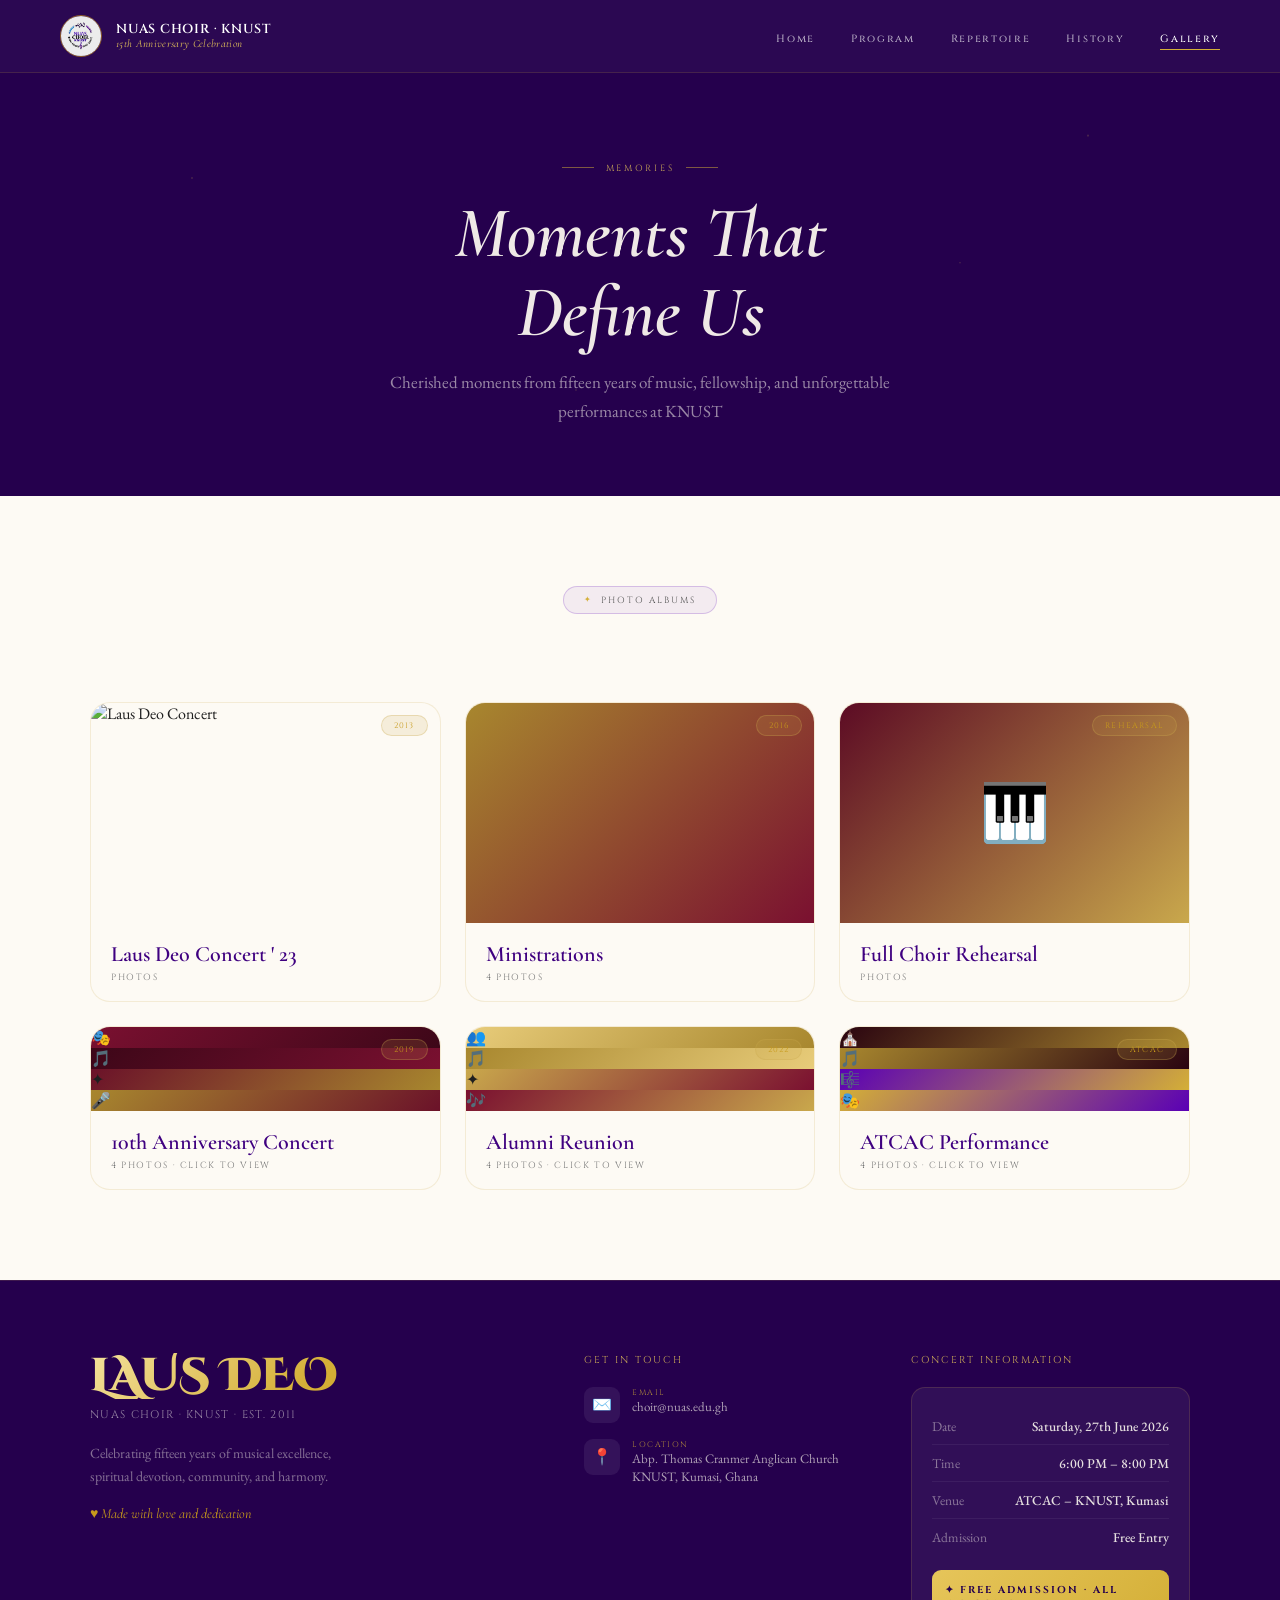
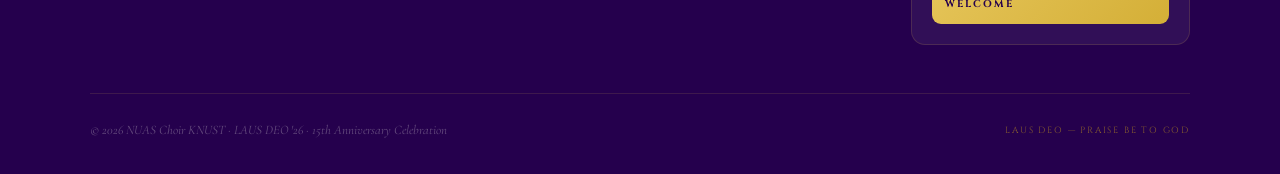
==== gallery.html @ 0fba7f3e "Add files via upload" ====
<!DOCTYPE html>
<html lang="en">
<head>
<meta charset="UTF-8">
<meta name="viewport" content="width=device-width, initial-scale=1.0, maximum-scale=5.0">
<title>Gallery — LAUS DEO '26</title>
<link rel="icon" href="NuasChoirLogo.png">
<link rel="stylesheet" href="lausdeo.css">
<link rel="preconnect" href="https://fonts.googleapis.com">
<link rel="preconnect" href="https://fonts.gstatic.com" crossorigin>
<link href="https://fonts.googleapis.com/css2?family=Cinzel+Decorative:wght@400;700;900&family=Cinzel:wght@400;500;600;700;900&family=Cormorant+Garamond:ital,wght@0,300;0,400;0,500;0,600;0,700;1,300;1,400;1,500;1,600&family=EB+Garamond:ital,wght@0,400;0,500;0,600;1,400;1,500&display=swap" rel="stylesheet">
<style>
/* ── ALBUM GRID ── */
.albums-grid {
  display: grid;
  grid-template-columns: repeat(auto-fill, minmax(280px, 1fr));
  gap: 24px;
}
.album-card {
  border-radius: 20px;
  overflow: hidden;
  border: 1px solid rgba(201,168,76,.18);
  background: var(--offwhite);
  cursor: pointer;
  transition: transform .25s, box-shadow .25s;
  position: relative;
}
.album-card:hover { transform: translateY(-5px); box-shadow: 0 16px 48px rgba(42,4,16,.12); }
/* Single cover image per album card */
.album-cover {
  width: 100%; height: 220px;
  position: relative; overflow: hidden;
}
.album-cover img {
  width: 100%; height: 100%; object-fit: cover; display: block;
  transition: transform .4s ease;
}
.album-card:hover .album-cover img { transform: scale(1.05); }
.album-cover .cover-ph {
  width: 100%; height: 100%;
  display: flex; align-items: center; justify-content: center;
  font-size: 56px;
}
/* Play/view icon overlay on hover */
.album-cover::after {
  content: '▶';
  position: absolute; inset: 0;
  display: flex; align-items: center; justify-content: center;
  font-size: 36px; color: rgba(255,255,255,0.9);
  background: rgba(0,0,0,0.28);
  opacity: 0; transition: opacity .25s;
}
.album-card:hover .album-cover::after { opacity: 1; }
.album-info { padding: 18px 20px; }
.album-title {
  font-family: 'Cormorant Garamond', serif;
  font-size: 22px; font-weight: 600; color: var(--crimson2); margin-bottom: 4px;
}
.album-count {
  font-family: 'Cinzel', serif; font-size: 9px; letter-spacing: .18em;
  color: var(--text3);
}
.album-badge {
  position: absolute; top: 12px; right: 12px;
  background: rgba(201,168,76,.15); border: 1px solid rgba(201,168,76,.3);
  border-radius: 100px; padding: 4px 12px;
  font-family: 'Cinzel', serif; font-size: 8px; letter-spacing: .15em; color: var(--gold2);
}

/* ── LIGHTBOX ── */
#lightbox {
  display: none;
  position: fixed; inset: 0; z-index: 1000;
  background: rgba(10,4,0,0.96);
  flex-direction: column;
  align-items: center; justify-content: center;
}
#lightbox.open { display: flex; }

.lb-header {
  position: absolute; top: 0; left: 0; right: 0;
  padding: 16px 24px;
  display: flex; align-items: center; justify-content: space-between;
  background: linear-gradient(to bottom, rgba(0,0,0,0.7), transparent);
  z-index: 2;
}
.lb-album-name {
  font-family: 'Cinzel', serif; font-size: 11px; letter-spacing: .22em;
  color: rgba(255,255,255,0.75);
}
.lb-counter {
  font-family: 'Cinzel', serif; font-size: 11px; letter-spacing: .15em;
  color: var(--gold3); margin-left: auto; margin-right: 20px;
}
.lb-close {
  width: 40px; height: 40px; border-radius: 50%;
  background: rgba(255,255,255,0.1); border: 1px solid rgba(255,255,255,0.2);
  color: #fff; font-size: 20px; cursor: pointer;
  display: flex; align-items: center; justify-content: center;
  transition: background .2s;
}
.lb-close:hover { background: rgba(255,255,255,0.2); }

/* Main image */
.lb-img-wrap {
  width: 100%; max-width: 900px;
  display: flex; align-items: center; justify-content: center;
  padding: 72px 80px 80px;
  position: relative;
}
.lb-img-wrap img {
  max-width: 100%; max-height: 75vh;
  object-fit: contain;
  border-radius: 10px;
  box-shadow: 0 24px 80px rgba(0,0,0,0.6);
  display: block;
  user-select: none;
}
.lb-placeholder {
  width: 100%; max-width: 600px; height: 55vh;
  border-radius: 10px;
  display: flex; align-items: center; justify-content: center;
  font-size: 80px;
}

/* Prev / Next arrows */
.lb-arrow {
  position: absolute; top: 50%; transform: translateY(-50%);
  width: 48px; height: 48px; border-radius: 50%;
  background: rgba(255,255,255,0.1); border: 1px solid rgba(255,255,255,0.2);
  color: #fff; font-size: 22px; cursor: pointer;
  display: flex; align-items: center; justify-content: center;
  transition: background .2s; z-index: 2; user-select: none;
}
.lb-arrow:hover { background: rgba(255,255,255,0.22); }
.lb-prev { left: 12px; }
.lb-next { right: 12px; }
.lb-arrow:disabled { opacity: .25; cursor: default; }

/* Caption */
.lb-caption {
  position: absolute; bottom: 0; left: 0; right: 0;
  padding: 16px 24px;
  background: linear-gradient(to top, rgba(0,0,0,0.7), transparent);
  text-align: center;
}
.lb-cap-text {
  font-family: 'Cormorant Garamond', serif;
  font-size: 17px; font-style: italic; color: rgba(255,255,255,0.8);
}

/* Thumbnail strip */
.lb-thumbs {
  position: absolute; bottom: 0; left: 0; right: 0;
  padding: 12px 16px 16px;
  display: flex; gap: 8px; justify-content: center; flex-wrap: nowrap;
  overflow-x: auto; scrollbar-width: none;
  background: linear-gradient(to top, rgba(0,0,0,0.8) 0%, transparent 100%);
}
.lb-thumbs::-webkit-scrollbar { display: none; }
.lb-thumb {
  width: 60px; height: 44px; flex-shrink: 0;
  border-radius: 6px; overflow: hidden; cursor: pointer;
  border: 2px solid transparent; transition: border-color .2s, opacity .2s;
  opacity: 0.55;
}
.lb-thumb img { width:100%; height:100%; object-fit:cover; display:block; }
.lb-thumb .th-ph {
  width:100%; height:100%; display:flex; align-items:center; justify-content:center;
  font-size:16px;
}
.lb-thumb.active { border-color: var(--gold); opacity: 1; }
.lb-thumb:hover { opacity: 0.85; }

@media(max-width:600px){
  .lb-img-wrap { padding: 64px 48px 100px; }
  .lb-arrow { width:38px; height:38px; font-size:18px; }
  .lb-prev { left:4px; } .lb-next { right:4px; }
  .lb-thumbs { padding: 8px 10px 70px; }
}
</style>
</head>
<body class="page-body">

<nav id="nav">
  <a href="index.html" class="nav-brand">
    <img src="NuasChoirLogo.png" alt="NUAS Choir Logo" class="nav-logo" style="border:1.8px solid rgba(239,175,0,0.5);border-radius:50%">
    <div class="nav-brand-text">
      <div class="nav-brand-name">NUAS CHOIR · KNUST</div>
      <div class="nav-brand-sub">15th Anniversary Celebration</div>
    </div>
  </a>
  <button id="nav-toggle" aria-label="Open menu" aria-expanded="false">
    <span></span><span></span><span></span>
  </button>
  <ul class="nav-links" id="nav-menu">
    <li><a href="index.html">Home</a></li>
    <li><a href="program.html">Program</a></li>
    <li><a href="repertoire.html">Repertoire</a></li>
    <li><a href="history.html">History</a></li>
    <li><a href="gallery.html">Gallery</a></li>
  </ul>
</nav>

<div class="page-hero">
  <div class="page-hero-inner">
    <div class="page-hero-pill"><span></span>MEMORIES<span></span></div>
    <h1 class="page-hero-title">Moments That<br>Define Us</h1>
    <p class="page-hero-sub">Cherished moments from fifteen years of music, fellowship, and unforgettable performances at KNUST</p>
  </div>
</div>

<section class="section" style="background:var(--offwhite)">
  <div class="section-inner">
    <div class="section-header reveal">
      <div class="pill">PHOTO ALBUMS</div>
    </div>

    <div class="albums-grid">

      <!-- ── ALBUM 1: Inaugural Concert 2013 ── -->
      <!-- Replace cover-ph with: <img src="YOUR_CLOUDINARY_URL" alt="Inaugural Concert"> -->
      <div class="album-card reveal" onclick="openAlbum('inaugural')">
      <div class="album-cover">
          <img src="https://res.cloudinary.com/doxkrnkkz/image/upload/q_auto,f_auto/v1780586968/5985702445499661893_fpuoyt.jpg"
         alt="Laus Deo Concert">
      </div>
        <div class="album-badge">2013</div>
        <div class="album-info">
          <div class="album-title">Laus Deo Concert ' 23</div>
          <div class="album-count"> PHOTOS </div>
        </div>
      </div>

      <!-- ── ALBUM 2: National Competition 2016 ── -->
      <div class="album-card reveal reveal-delay-1" onclick="openAlbum('national')">
        <div class="album-cover">
          <div class="cover-ph" style="background:linear-gradient(135deg,#A8872E,#7A1030)"></div>
        </div>
        <div class="album-badge">2016</div>
        <div class="album-info">
          <div class="album-title">Ministrations</div>
          <div class="album-count">4 PHOTOS </div>
        </div>
      </div>

      <!-- ── ALBUM 3: Full Choir Rehearsal ── -->
      <div class="album-card reveal reveal-delay-2" onclick="openAlbum('rehearsal')">
        <div class="album-cover">
          <div class="cover-ph" style="background:linear-gradient(135deg,#5C0B24,#C9A84C)">🎹</div>
        </div>
        <div class="album-badge">REHEARSAL</div>
        <div class="album-info">
          <div class="album-title">Full Choir Rehearsal</div>
          <div class="album-count"> PHOTOS </div>
        </div>
      </div>

      <!-- ── ALBUM 4: 10th Anniversary 2019 ── -->
      <div class="album-card reveal" onclick="openAlbum('tenth')">
        <div class="album-collage">
          <div class="col-ph" style="background:linear-gradient(135deg,#7A1030,#3D0718)">🎭</div>
          <div class="col-ph" style="background:linear-gradient(135deg,#3D0718,#7A1030)">🎵</div>
          <div class="col-ph" style="background:linear-gradient(135deg,#6B1229,#A8872E)">✦</div>
          <div class="col-ph" style="background:linear-gradient(135deg,#A8872E,#6B1229)">🎤</div>
        </div>
        <div class="album-badge">2019</div>
        <div class="album-info">
          <div class="album-title">10th Anniversary Concert</div>
          <div class="album-count">4 PHOTOS · CLICK TO VIEW</div>
        </div>
      </div>

      <!-- ── ALBUM 5: Alumni Reunion 2022 ── -->
      <div class="album-card reveal reveal-delay-1" onclick="openAlbum('alumni')">
        <div class="album-collage">
          <div class="col-ph" style="background:linear-gradient(135deg,#E8CC7A,#A8872E)">👥</div>
          <div class="col-ph" style="background:linear-gradient(135deg,#A8872E,#E8CC7A)">🎵</div>
          <div class="col-ph" style="background:linear-gradient(135deg,#C9A84C,#7A1030)">✦</div>
          <div class="col-ph" style="background:linear-gradient(135deg,#7A1030,#C9A84C)">🎶</div>
        </div>
        <div class="album-badge">2022</div>
        <div class="album-info">
          <div class="album-title">Alumni Reunion</div>
          <div class="album-count">4 PHOTOS · CLICK TO VIEW</div>
        </div>
      </div>

      <!-- ── ALBUM 6: ATCAC Performance ── -->
      <div class="album-card reveal reveal-delay-2" onclick="openAlbum('atcac')">
        <div class="album-collage">
          <div class="col-ph" style="background:linear-gradient(135deg,#2A0410,#A8872E)">⛪</div>
          <div class="col-ph" style="background:linear-gradient(135deg,#A8872E,#2A0410)">🎵</div>
          <div class="col-ph" style="background:linear-gradient(135deg,#5A00B5,#D4AF37)">🎼</div>
          <div class="col-ph" style="background:linear-gradient(135deg,#D4AF37,#5A00B5)">🎭</div>
        </div>
        <div class="album-badge">ATCAC</div>
        <div class="album-info">
          <div class="album-title">ATCAC Performance</div>
          <div class="album-count">4 PHOTOS · CLICK TO VIEW</div>
        </div>
      </div>

    </div>
  </div>
</section>

<!-- ══════════════ LIGHTBOX ══════════════ -->
<div id="lightbox" role="dialog" aria-modal="true" aria-label="Photo viewer">
  <div class="lb-header">
    <div class="lb-album-name" id="lb-album-name"></div>
    <div class="lb-counter" id="lb-counter"></div>
    <button class="lb-close" onclick="closeLightbox()" aria-label="Close">✕</button>
  </div>

  <div class="lb-img-wrap">
    <button class="lb-arrow lb-prev" id="lb-prev" onclick="navigate(-1)" aria-label="Previous">‹</button>
    <div id="lb-main-img"></div>
    <button class="lb-arrow lb-next" id="lb-next" onclick="navigate(1)" aria-label="Next">›</button>
  </div>

  <div class="lb-thumbs" id="lb-thumbs"></div>
</div>

<footer>
  <div class="footer-grid">
    <div>
      <div class="footer-ld">LAUS DEO</div>
      <div class="footer-choir-name">NUAS CHOIR · KNUST · EST. 2011</div>
      <p class="footer-blurb">Celebrating fifteen years of musical excellence, spiritual devotion, community, and harmony.</p>
      <p class="footer-love">♥ Made with love and dedication</p>
    </div>
    <div>
      <div class="footer-col-title">GET IN TOUCH</div>
      <div class="footer-ci"><div class="fci-icon">✉️</div><div><div class="fci-lbl">EMAIL</div><div class="fci-val">choir@nuas.edu.gh</div></div></div>
      <div class="footer-ci"><div class="fci-icon">📍</div><div><div class="fci-lbl">LOCATION</div><div class="fci-val">Abp. Thomas Cranmer Anglican Church<br>KNUST, Kumasi, Ghana</div></div></div>
    </div>
    <div>
      <div class="footer-col-title">CONCERT INFORMATION</div>
      <div class="info-box">
        <div class="ir"><span class="k">Date</span><span class="v">Saturday, 27th June 2026</span></div>
        <div class="ir"><span class="k">Time</span><span class="v">6:00 PM – 8:00 PM</span></div>
        <div class="ir"><span class="k">Venue</span><span class="v">ATCAC – KNUST, Kumasi</span></div>
        <div class="ir"><span class="k">Admission</span><span class="v">Free Entry</span></div>
        <a href="index.html" class="admission-btn">✦ FREE ADMISSION · ALL WELCOME</a>
      </div>
    </div>
  </div>
  <div class="footer-bottom">
    <p class="footer-copy">© 2026 NUAS Choir KNUST · LAUS DEO '26 · 15th Anniversary Celebration</p>
    <p class="footer-latin">LAUS DEO — PRAISE BE TO GOD</p>
  </div>
</footer>

<script>
// ── NAV ──
const navToggle=document.getElementById('nav-toggle'),navMenu=document.getElementById('nav-menu'),navEl=document.getElementById('nav');
navToggle.addEventListener('click',()=>{const o=navEl.classList.toggle('open');navToggle.setAttribute('aria-expanded',o);});
navMenu.querySelectorAll('a').forEach(l=>l.addEventListener('click',()=>{navEl.classList.remove('open');navToggle.setAttribute('aria-expanded','false');}));
const page=location.pathname.split('/').pop()||'index.html';
navMenu.querySelectorAll('a').forEach(a=>{if(a.getAttribute('href')===page)a.classList.add('active');});
const obs=new IntersectionObserver(es=>es.forEach(e=>{if(e.isIntersecting)e.target.classList.add('visible');}),{threshold:.12});
document.querySelectorAll('.reveal').forEach(el=>obs.observe(el));

// ══════════════════════════════════════════════════════
// ALBUMS DATA
// To add your real photos:
//   1. Upload to Cloudinary
//   2. Replace the "src" placeholder URLs with your Cloudinary URLs
//   3. Update "count" to match how many photos you have
//   4. Add as many { src, caption } objects as you need
// ══════════════════════════════════════════════════════
const ALBUMS = {
  inaugural: {
    name: 'Inaugural Concert · 2013',
    photos: [
      { src: 'https://res.cloudinary.com/doxkrnkkz/image/upload/q_auto/f_auto/v1780586968/5985702445499661893_fpuoyt.jpg', caption: 'Full Choir for Laus Deo ', icon: '🎶' },
      { src: 'https://res.cloudinary.com/doxkrnkkz/image/upload/q_auto/f_auto/v1780586952/5985702445499661877_dg27lg.jpg', caption: 'The choir takes the stage',icon: '🎵' },
      { src: 'https://res.cloudinary.com/doxkrnkkz/image/upload/q_auto/f_auto/v1780586926/5985702445499661876_om1sre.jpg', caption: 'Rev . Prof Grace Nkansah ',icon: '🎤' },
      { src: 'https://res.cloudinary.com/doxkrnkkz/image/upload/q_auto/f_auto/v1780586810/5985702445499661855_blquex.jpg', caption: 'Alfredo the Organist',icon: '🎼' },
      // Add more: { src: 'https://res.cloudinary.com/YOUR/image/upload/q_auto,f_auto/photo.jpg', caption: 'Your caption' },
    ]
  },
  national: {
    name: 'National Competition · 2016',
    photos: [
      { src: null, caption: 'Arriving at the venue',   icon: '🏆' },
      { src: null, caption: 'Warm-up backstage',        icon: '🎵' },
      { src: null, caption: 'On stage performance',     icon: '🎤' },
      { src: null, caption: 'Receiving the award',      icon: '✦'  },
    ]
  },
  rehearsal: {
    name: 'Full Choir Rehearsal',
    photos: [
      { src: null, caption: 'Section rehearsal',        icon: '🎹' },
      { src: null, caption: 'Director leading warmups', icon: '🎼' },
      { src: null, caption: 'Soprano section',          icon: '🎵' },
      { src: null, caption: 'Full run-through',         icon: '🎶' },
    ]
  },
  tenth: {
    name: '10th Anniversary Concert · 2019',
    photos: [
      { src: null, caption: 'Alumni return to the stage', icon: '🎭' },
      { src: null, caption: 'A decade of music',          icon: '🎵' },
      { src: null, caption: 'Alumni and current members', icon: '✦'  },
      { src: null, caption: 'Emotional finale',           icon: '🎤' },
    ]
  },
  alumni: {
    name: 'Alumni Reunion · 2022',
    photos: [
      { src: null, caption: 'Old friends reunite',        icon: '👥' },
      { src: null, caption: 'Fellowship and laughter',    icon: '🎵' },
      { src: null, caption: 'Group photo',                icon: '✦'  },
      { src: null, caption: 'Singing together again',     icon: '🎶' },
    ]
  },
  atcac: {
    name: 'ATCAC Performance',
    photos: [
      { src: null, caption: 'Inside the church',          icon: '⛪' },
      { src: null, caption: 'Processional entry',         icon: '🎵' },
      { src: null, caption: 'Worship in song',            icon: '🎼' },
      { src: null, caption: 'The congregation',           icon: '🎭' },
    ]
  }
};

// ── LIGHTBOX STATE ──
let currentAlbum = null;
let currentIndex  = 0;

function openAlbum(albumKey) {
  currentAlbum = albumKey;
  currentIndex  = 0;
  renderLightbox();
  document.getElementById('lightbox').classList.add('open');
  document.body.style.overflow = 'hidden';
}

function closeLightbox() {
  document.getElementById('lightbox').classList.remove('open');
  document.body.style.overflow = '';
}

function navigate(dir) {
  const album = ALBUMS[currentAlbum];
  currentIndex = (currentIndex + dir + album.photos.length) % album.photos.length;
  renderLightbox();
}

function goToPhoto(i) {
  currentIndex = i;
  renderLightbox();
}

function renderLightbox() {
  const album  = ALBUMS[currentAlbum];
  const photo  = album.photos[currentIndex];
  const total  = album.photos.length;

  document.getElementById('lb-album-name').textContent = album.name;
  document.getElementById('lb-counter').textContent = `${currentIndex + 1} / ${total}`;

  // Main image
  const wrap = document.getElementById('lb-main-img');
  if (photo.src) {
    wrap.innerHTML = `<img src="${photo.src}" alt="${photo.caption}" style="max-width:100%;max-height:75vh;object-fit:contain;border-radius:10px;box-shadow:0 24px 80px rgba(0,0,0,0.6);display:block">
      <div style="text-align:center;margin-top:14px;font-family:'Cormorant Garamond',serif;font-size:17px;font-style:italic;color:rgba(255,255,255,0.75)">${photo.caption}</div>`;
  } else {
    wrap.innerHTML = `<div style="width:min(560px,90vw);height:55vh;border-radius:10px;background:linear-gradient(135deg,#3D0718,#6B1229);display:flex;flex-direction:column;align-items:center;justify-content:center;gap:16px">
        <div style="font-size:72px">${photo.icon}</div>
        <div style="font-family:'Cinzel',serif;font-size:10px;letter-spacing:.2em;color:rgba(255,255,255,0.4)">PHOTO COMING SOON</div>
        <div style="font-family:'Cormorant Garamond',serif;font-size:16px;font-style:italic;color:rgba(255,255,255,0.6)">${photo.caption}</div>
      </div>`;
  }

  // Arrows
  document.getElementById('lb-prev').disabled = false;
  document.getElementById('lb-next').disabled = false;

  // Thumbnails
  const thumbsEl = document.getElementById('lb-thumbs');
  thumbsEl.innerHTML = album.photos.map((p, i) => `
    <div class="lb-thumb ${i === currentIndex ? 'active' : ''}" onclick="goToPhoto(${i})">
      ${p.src
        ? `<img src="${p.src.replace('/upload/','/upload/w_120,h_88,c_fill/')}" alt="">`
        : `<div class="th-ph" style="background:linear-gradient(135deg,#3D0718,#6B1229)">${p.icon}</div>`
      }
    </div>`).join('');

  // Scroll active thumb into view
  setTimeout(() => {
    const active = thumbsEl.querySelector('.lb-thumb.active');
    if (active) active.scrollIntoView({ inline: 'center', behavior: 'smooth' });
  }, 50);
}

// Keyboard navigation
document.addEventListener('keydown', e => {
  if (!document.getElementById('lightbox').classList.contains('open')) return;
  if (e.key === 'ArrowRight') navigate(1);
  if (e.key === 'ArrowLeft')  navigate(-1);
  if (e.key === 'Escape')     closeLightbox();
});

// Close on backdrop click
document.getElementById('lightbox').addEventListener('click', function(e) {
  if (e.target === this) closeLightbox();
});

// Touch swipe support
let touchStartX = 0;
document.getElementById('lightbox').addEventListener('touchstart', e => { touchStartX = e.touches[0].clientX; });
document.getElementById('lightbox').addEventListener('touchend',   e => {
  const diff = touchStartX - e.changedTouches[0].clientX;
  if (Math.abs(diff) > 50) navigate(diff > 0 ? 1 : -1);
});
</script>
</body>
</html>
---- lausdeo.css ----
*{margin:0;padding:0;box-sizing:border-box}
:root{
  --purple:#5A00B5;
  --purple-dark:#3F0080;
  --purple-darker:#25004D;
  --purple-light:#7D3CFF;
  --gold:#D4AF37;
  --gold2:#C79A1B;
  --gold3:#E6C55A;
  --gold4:#F4E19B;
  --cream:#FAF6EE;
  --cream2:#F2EBD9;
  --cream3:#E8DFC8;
  --offwhite:#FDFAF4;
  --text:#1F1F1F;
  --text2:#555;
  --text3:#777;
  --crimson:var(--purple);
  --crimson2:var(--purple-dark);
  --crimson3:var(--purple-light);
  --crimson4:var(--purple-darker);
}

/* CRITICAL: prevent horizontal overflow / mobile shake */
html,body{
  overflow-x:hidden;
  max-width:100%;
}
html{scroll-behavior:smooth;font-size:16px}
body{font-family:'EB Garamond',serif;background:var(--cream);color:var(--text)}

/* Every element must respect viewport width */
*{max-width:100%}
img{display:block;max-width:100%;height:auto}

::-webkit-scrollbar{width:6px}
::-webkit-scrollbar-track{background:var(--crimson4)}
::-webkit-scrollbar-thumb{background:var(--gold2);border-radius:3px}

/* ─── NAV ─────────────────────────────────────────── */
#nav{
  position:fixed;top:0;left:0;right:0;z-index:200;
  padding:0 60px;height:72px;
  display:flex;align-items:center;justify-content:space-between;
  transition:background .4s,box-shadow .4s;
  background:rgba(37,0,77,0.97);
  box-shadow:0 1px 0 rgba(201,168,76,0.2);
  backdrop-filter:blur(20px);
}
.nav-brand{display:flex;align-items:center;gap:14px;text-decoration:none;flex-shrink:0}
.nav-logo{width:42px;height:42px;object-fit:contain;flex-shrink:0}
.nav-brand-name{font-family:'Cinzel',serif;font-size:13px;font-weight:600;color:#fff;letter-spacing:.06em;line-height:1.2}
.nav-brand-sub{font-family:'Cormorant Garamond',serif;font-size:11px;color:var(--gold3);font-style:italic;letter-spacing:.03em}
.nav-links{display:flex;gap:36px;list-style:none;margin:0;padding:0}
.nav-links a{
  font-family:'Cinzel',serif;font-size:10.5px;letter-spacing:.16em;font-weight:500;
  color:rgba(255,255,255,.65);text-decoration:none;transition:color .2s;
  position:relative;padding-bottom:4px;
  white-space:nowrap;
}
.nav-links a::after{content:'';position:absolute;bottom:0;left:0;right:0;height:1px;background:var(--gold);transform:scaleX(0);transition:transform .25s}
.nav-links a:hover,.nav-links a.active{color:#fff}
.nav-links a:hover::after,.nav-links a.active::after{transform:scaleX(1)}

/* Hamburger */
#nav-toggle{
  display:none;
  flex-direction:column;
  gap:5px;
  background:none;
  border:1px solid rgba(201,168,76,.4);
  border-radius:6px;
  padding:8px 10px;
  cursor:pointer;
  z-index:201;
  flex-shrink:0;
}
#nav-toggle span{display:block;width:20px;height:1.5px;background:var(--gold);transition:transform .25s,opacity .25s}
#nav.open #nav-toggle span:nth-child(1){transform:translateY(6.5px) rotate(45deg)}
#nav.open #nav-toggle span:nth-child(2){opacity:0}
#nav.open #nav-toggle span:nth-child(3){transform:translateY(-6.5px) rotate(-45deg)}

/* ─── PAGE BODY (add top padding for fixed nav) ─── */
.page-body{padding-top:72px}

/* ─── SECTION LAYOUT ─────────────────────────────── */
.section{padding:90px 24px}
.section-inner{max-width:1100px;margin:0 auto;width:100%}
.section-header{text-align:center;margin-bottom:64px}
.pill{
  display:inline-flex;align-items:center;gap:8px;
  border:1px solid rgba(90,0,181,.2);
  background:rgba(90,0,181,.06);
  border-radius:100px;padding:7px 20px;
  font-family:'Cinzel',serif;font-size:9px;letter-spacing:.22em;
  color:var(--text2);margin-bottom:24px;
}
.pill::before{content:'✦';color:var(--gold);font-size:8px}
.section-h{
  font-family:'Cormorant Garamond',serif;
  font-size:clamp(36px,6vw,72px);
  font-weight:600;line-height:1.05;
  color:var(--crimson2);margin-bottom:16px;
}
.section-h em{color:var(--gold2);font-style:italic}
.section-p{
  font-family:'EB Garamond',serif;
  font-size:18px;line-height:1.75;
  color:var(--text2);max-width:560px;margin:0 auto;
}

/* ─── BUTTONS ─────────────────────────────────────── */
.btn-primary{
  font-family:'Cinzel',serif;font-size:10.5px;letter-spacing:.2em;font-weight:600;
  padding:16px 40px;border-radius:6px;
  background:linear-gradient(135deg,var(--gold3) 0%,var(--gold) 50%,var(--gold2) 100%);
  color:#25004D;text-decoration:none;border:none;cursor:pointer;
  transition:transform .2s,box-shadow .2s,filter .2s;display:inline-block;
}
.btn-primary:hover{transform:translateY(-2px);filter:brightness(1.08);box-shadow:0 8px 32px rgba(201,168,76,.35)}
.btn-outline{
  font-family:'Cinzel',serif;font-size:10.5px;letter-spacing:.2em;font-weight:500;
  padding:15px 36px;border-radius:6px;
  border:1px solid rgba(201,168,76,.5);
  color:rgba(250,246,238,.85);text-decoration:none;
  transition:border-color .2s,color .2s,background .2s;display:inline-block;
}
.btn-outline:hover{border-color:var(--gold);color:#fff;background:rgba(201,168,76,.1)}

/* ─── REVEAL ANIMATIONS ─────────────────────────── */
.reveal{opacity:0;transform:translateY(24px);transition:opacity .7s ease,transform .7s ease}
.reveal.visible{opacity:1;transform:translateY(0)}
.reveal-delay-1{transition-delay:.1s}
.reveal-delay-2{transition-delay:.2s}
.reveal-delay-3{transition-delay:.3s}

/* ─── COUNTDOWN ─────────────────────────────────── */
.countdown-wrap{max-width:680px;margin:0 auto}
.countdown-label{font-family:'Cinzel',serif;font-size:11px;letter-spacing:.3em;color:var(--gold3);opacity:.9;margin-bottom:20px;display:block;text-align:center}
.countdown-row{display:grid;grid-template-columns:repeat(4,1fr);gap:12px}
.countdown-box{
  background:rgba(15,0,35,0.55);
  border:1px solid rgba(212,175,55,.4);
  border-radius:16px;padding:20px 8px;text-align:center;
}
.countdown-num{display:block;font-family:'Cinzel',serif;font-size:clamp(1.8rem,5vw,3rem);font-weight:700;color:#FFE082;line-height:1}
.countdown-unit{display:block;margin-top:8px;font-family:'Cinzel',serif;font-size:10px;letter-spacing:.2em;color:#FFF8E8;font-weight:600}

/* ─── PROGRAM ────────────────────────────────────── */
.prog-list{max-width:860px;margin:0 auto;display:flex;flex-direction:column;gap:16px}
.prog-row{
  display:grid;grid-template-columns:80px 1fr auto;
  align-items:center;gap:20px;
  background:var(--offwhite);
  border-radius:14px;padding:22px 24px;
  border:1px solid rgba(201,168,76,.12);
  transition:transform .2s,box-shadow .2s;
  position:relative;overflow:hidden;
  min-width:0;
}
.prog-row::before{content:'';position:absolute;left:0;top:0;bottom:0;width:3px;border-radius:0 2px 2px 0}
.prog-row.type-song::before{background:var(--purple)}
.prog-row.type-speech::before{background:var(--gold2)}
.prog-row.type-inter::before{background:rgba(201,168,76,.4)}
.prog-row.type-perf::before{background:var(--purple-dark)}
.prog-row:hover{transform:translateY(-2px);box-shadow:0 6px 32px rgba(42,4,16,.09)}
.prog-time{text-align:center;font-family:'Cinzel',serif;font-size:13px;font-weight:600;color:var(--crimson);line-height:1.2}
.prog-time .ampm{font-size:9px;letter-spacing:.1em;color:var(--text3);display:block;margin-top:2px}
.prog-body{display:flex;align-items:flex-start;gap:14px;min-width:0}
.prog-icon-wrap{width:42px;height:42px;border-radius:11px;flex-shrink:0;display:flex;align-items:center;justify-content:center;font-size:18px}
.prog-icon-wrap.song{background:rgba(90,0,181,.09)}
.prog-icon-wrap.speech{background:rgba(201,168,76,.12)}
.prog-icon-wrap.inter{background:rgba(201,168,76,.15)}
.prog-title{font-family:'Cormorant Garamond',serif;font-size:21px;font-weight:600;color:var(--crimson2);margin-bottom:3px}
.prog-by{font-size:13px;color:var(--text2)}
.prog-desc{font-size:13px;color:var(--text3);font-style:italic;margin-top:2px}
.prog-badge{font-family:'Cinzel',serif;font-size:8.5px;letter-spacing:.15em;font-weight:600;padding:5px 13px;border-radius:100px;white-space:nowrap;flex-shrink:0}
.badge-song{background:var(--crimson);color:#fff}
.badge-speech{background:rgba(201,168,76,.18);color:var(--gold2);border:1px solid rgba(201,168,76,.3)}
.badge-inter{background:rgba(201,168,76,.15);color:var(--gold2);border:1px solid rgba(201,168,76,.25)}
.badge-perf{background:var(--gold);color:var(--crimson4)}

/* ─── SONGS ──────────────────────────────────────── */
.songs-filter{display:flex;justify-content:center;gap:8px;flex-wrap:wrap;margin-bottom:44px}
.filter-btn{font-family:'Cinzel',serif;font-size:9.5px;letter-spacing:.15em;padding:8px 18px;border-radius:100px;border:1px solid rgba(90,0,181,.2);background:transparent;color:var(--text2);cursor:pointer;transition:all .2s}
.filter-btn.active,.filter-btn:hover{background:var(--crimson);color:#fff;border-color:var(--crimson)}
.songs-grid{display:grid;grid-template-columns:repeat(auto-fill,minmax(260px,1fr));gap:22px}
.song-card{background:var(--offwhite);border:1px solid rgba(201,168,76,.15);border-radius:18px;padding:28px;transition:transform .25s,box-shadow .25s;position:relative;overflow:hidden}
.song-card::after{content:'';position:absolute;bottom:0;left:0;right:0;height:3px;opacity:0;transition:opacity .25s}
.song-card.classical::after{background:linear-gradient(90deg,var(--crimson),var(--crimson2))}
.song-card.contemporary::after{background:linear-gradient(90deg,var(--gold),var(--gold2))}
.song-card.sacred::after{background:linear-gradient(90deg,var(--crimson),var(--gold))}
.song-card.musical-theater::after{background:linear-gradient(90deg,var(--gold),var(--crimson))}
.song-card:hover{transform:translateY(-4px);box-shadow:0 12px 40px rgba(42,4,16,.1)}
.song-card:hover::after{opacity:1}
.song-icon{width:50px;height:50px;border-radius:13px;display:flex;align-items:center;justify-content:center;font-size:22px;margin-bottom:16px}
.song-icon.c{background:var(--purple);color:#fff}
.song-icon.g{background:var(--gold);color:var(--crimson4)}
.song-title{font-family:'Cormorant Garamond',serif;font-size:21px;font-weight:600;color:var(--crimson2);margin-bottom:2px}
.song-composer{font-size:13.5px;color:var(--text3);margin-bottom:18px}
.song-meta{border-top:1px solid rgba(0,0,0,.07);padding-top:14px;margin-bottom:14px}
.smrow{display:flex;justify-content:space-between;padding:3px 0;font-size:13px}
.smrow .lbl{color:var(--text3)}
.smrow .val{font-weight:500;color:var(--text)}
.song-tags{display:flex;gap:7px;flex-wrap:wrap}
.stag{font-family:'Cinzel',serif;font-size:8px;letter-spacing:.1em;font-weight:600;padding:4px 11px;border-radius:100px}
.stag-c{background:var(--crimson);color:#fff}
.stag-g{background:var(--gold);color:var(--crimson4)}
.stag-e{border:1px solid rgba(90,0,181,.2);color:var(--text2)}

/* ─── HISTORY / TIMELINE ─────────────────────────── */
.timeline-wrap{max-width:860px;margin:0 auto}
.timeline-track{position:relative;padding-left:56px}
.timeline-track::before{content:'';position:absolute;left:18px;top:0;bottom:0;width:1px;background:linear-gradient(to bottom,var(--gold2),var(--crimson),var(--gold2));opacity:.35}
.tl-item{position:relative;margin-bottom:40px}
.tl-dot{position:absolute;left:-46px;top:24px;width:20px;height:20px;border-radius:50%;background:var(--crimson);border:2px solid var(--cream2);box-shadow:0 0 0 2px var(--gold2);display:flex;align-items:center;justify-content:center;font-size:10px;color:#fff}
.tl-card{background:var(--offwhite);border:1px solid rgba(201,168,76,.18);border-radius:16px;padding:26px 28px;transition:box-shadow .2s}
.tl-card:hover{box-shadow:0 6px 32px rgba(42,4,16,.08)}
.tl-year{font-family:'Cinzel',serif;font-size:28px;font-weight:700;color:var(--gold2);margin-bottom:4px}
.tl-event{font-family:'Cormorant Garamond',serif;font-size:22px;font-weight:600;color:var(--crimson2);margin-bottom:10px}
.tl-desc{font-size:15px;color:var(--text2);line-height:1.65}
.tl-rule{width:36px;height:1px;background:var(--gold);opacity:.6;margin-top:12px}
.stats-band{display:grid;grid-template-columns:repeat(4,1fr);gap:16px;max-width:960px;margin:64px auto 0}
.stat-box{background:var(--offwhite);border:1px solid rgba(201,168,76,.15);border-radius:18px;padding:28px 16px;text-align:center;transition:transform .2s}
.stat-box:hover{transform:translateY(-4px)}
.stat-ico{width:52px;height:52px;border-radius:14px;background:linear-gradient(135deg,var(--gold3),var(--gold));display:flex;align-items:center;justify-content:center;font-size:24px;margin:0 auto 14px}
.stat-num{font-family:'Cormorant Garamond',serif;font-size:48px;font-weight:600;line-height:1;color:var(--crimson);margin-bottom:6px}
.stat-lbl{font-family:'Cinzel',serif;font-size:8.5px;letter-spacing:.2em;color:var(--text3)}

/* ─── GALLERY ────────────────────────────────────── */
.gallery-masonry{columns:3;gap:18px;max-width:1100px;margin:0 auto}
.gal-item{break-inside:avoid;margin-bottom:18px;border-radius:18px;overflow:hidden;position:relative;cursor:pointer}
.gal-ph{display:flex;align-items:center;justify-content:center;font-size:40px;transition:transform .4s ease}
.gal-item:hover .gal-ph{transform:scale(1.04)}
.gal-overlay{position:absolute;inset:0;background:linear-gradient(to top,rgba(42,4,16,.8) 0%,transparent 55%);opacity:0;transition:opacity .3s;display:flex;align-items:flex-end;padding:18px}
.gal-item:hover .gal-overlay{opacity:1}
.gal-cap{font-family:'Cormorant Garamond',serif;font-size:15px;color:#fff;font-style:italic}

/* ─── QUOTE SECTION ──────────────────────────────── */
.quote-section{background:var(--crimson4);padding:100px 24px;position:relative;overflow:hidden}
.quote-section::before{content:'\201C';position:absolute;top:-60px;left:30px;font-family:'Cormorant Garamond',serif;font-size:320px;color:rgba(201,168,76,.07);line-height:1;pointer-events:none}
.quote-inner{max-width:780px;margin:0 auto;text-align:center;position:relative}
.quote-ornament{color:var(--gold);font-size:22px;letter-spacing:12px;margin-bottom:32px;opacity:.7}
.quote-text{font-family:'Cormorant Garamond',serif;font-size:clamp(22px,3.5vw,40px);font-weight:400;font-style:italic;color:rgba(250,246,238,.9);line-height:1.55;margin-bottom:32px}
.quote-text em{color:var(--gold3);font-style:normal}
.quote-attr{font-family:'Cinzel',serif;font-size:10px;letter-spacing:.25em;color:var(--gold);opacity:.75}

/* ─── PAGE HERO (inner pages) ────────────────────── */
.page-hero{
  background:var(--crimson4);
  padding:80px 24px 70px;
  text-align:center;
  position:relative;overflow:hidden;
}
.page-hero::before{
  content:'';position:absolute;inset:0;
  background-image:radial-gradient(1px 1px at 15% 25%,rgba(201,168,76,.5) 0%,transparent 100%),radial-gradient(1px 1px at 75% 45%,rgba(201,168,76,.35) 0%,transparent 100%),radial-gradient(1px 1px at 45% 75%,rgba(201,168,76,.4) 0%,transparent 100%),radial-gradient(1.5px 1.5px at 85% 15%,rgba(201,168,76,.3) 0%,transparent 100%);
}
.page-hero-inner{position:relative;max-width:800px;margin:0 auto}
.page-hero-pill{font-family:'Cinzel',serif;font-size:9px;letter-spacing:.3em;color:var(--gold3);opacity:.85;display:inline-flex;align-items:center;gap:12px;margin-bottom:20px}
.page-hero-pill span{display:block;width:32px;height:1px;background:var(--gold);opacity:.6}
.page-hero-title{font-family:'Cormorant Garamond',serif;font-size:clamp(36px,7vw,72px);font-weight:600;font-style:italic;color:rgba(250,246,238,.95);line-height:1.1;margin-bottom:16px}
.page-hero-sub{font-family:'EB Garamond',serif;font-size:17px;color:rgba(250,246,238,.55);line-height:1.7;max-width:520px;margin:0 auto}

/* ─── FOOTER ─────────────────────────────────────── */
footer{
  background:var(--crimson4);
  padding:72px 24px 36px;
  border-top:1px solid rgba(201,168,76,.15);
}
.footer-grid{display:grid;grid-template-columns:1.6fr 1fr 1fr;gap:48px;max-width:1100px;margin:0 auto;padding-bottom:48px;border-bottom:1px solid rgba(201,168,76,.15)}
.footer-ld{font-family:'Cinzel Decorative',serif;font-size:clamp(28px,4vw,46px);font-weight:900;color:transparent;background:linear-gradient(135deg,var(--gold4),var(--gold),var(--gold2));-webkit-background-clip:text;background-clip:text;line-height:1;margin-bottom:8px}
.footer-choir-name{font-family:'Cinzel',serif;font-size:11px;letter-spacing:.12em;color:rgba(250,246,238,.55);margin-bottom:20px}
.footer-blurb{font-size:14px;line-height:1.7;color:rgba(250,246,238,.45);max-width:280px;margin-bottom:16px}
.footer-love{font-family:'Cormorant Garamond',serif;font-size:14px;font-style:italic;color:var(--gold2)}
.footer-col-title{font-family:'Cinzel',serif;font-size:10px;letter-spacing:.2em;color:var(--gold3);margin-bottom:20px;opacity:.85}
.footer-ci{display:flex;align-items:flex-start;gap:12px;margin-bottom:16px}
.fci-icon{width:36px;height:36px;border-radius:9px;background:rgba(255,255,255,.07);flex-shrink:0;display:flex;align-items:center;justify-content:center;font-size:16px}
.fci-lbl{font-family:'Cinzel',serif;font-size:8px;letter-spacing:.18em;color:var(--gold);opacity:.75}
.fci-val{font-size:13px;color:rgba(250,246,238,.65);line-height:1.4}
.info-box{background:rgba(255,255,255,.06);border:1px solid rgba(201,168,76,.18);border-radius:14px;padding:20px}
.ir{display:flex;justify-content:space-between;align-items:flex-start;padding:9px 0;border-bottom:1px solid rgba(255,255,255,.06);font-size:13.5px;gap:12px}
.ir:last-of-type{border-bottom:none}
.ir .k{color:rgba(250,246,238,.45);flex-shrink:0}
.ir .v{color:rgba(250,246,238,.9);font-weight:500;text-align:right;line-height:1.35}
.admission-btn{display:flex;align-items:center;justify-content:center;gap:8px;width:100%;margin-top:14px;background:linear-gradient(135deg,var(--gold3),var(--gold));color:var(--crimson4);font-family:'Cinzel',serif;font-size:10px;font-weight:700;letter-spacing:.2em;padding:13px;border-radius:9px;text-decoration:none;transition:filter .2s}
.admission-btn:hover{filter:brightness(1.1)}
.footer-bottom{max-width:1100px;margin:0 auto;padding-top:28px;display:flex;justify-content:space-between;align-items:center;flex-wrap:wrap;gap:10px}
.footer-copy{font-family:'Cormorant Garamond',serif;font-size:13px;font-style:italic;color:rgba(250,246,238,.3)}
.footer-latin{font-family:'Cinzel',serif;font-size:9px;letter-spacing:.2em;color:var(--gold2);opacity:.6}

/* ─── HERO (index page) ──────────────────────────── */
#hero{
  min-height:100vh;
  background:var(--crimson4);
  position:relative;
  display:flex;flex-direction:column;align-items:center;justify-content:center;
  overflow:hidden;
  padding:120px 24px 0;
}
.hero-stars{position:absolute;inset:0;background-image:radial-gradient(1px 1px at 10% 15%,rgba(201,168,76,.6) 0%,transparent 100%),radial-gradient(1px 1px at 25% 40%,rgba(201,168,76,.4) 0%,transparent 100%),radial-gradient(1.5px 1.5px at 40% 10%,rgba(201,168,76,.5) 0%,transparent 100%),radial-gradient(1px 1px at 55% 30%,rgba(201,168,76,.3) 0%,transparent 100%),radial-gradient(1px 1px at 70% 20%,rgba(201,168,76,.6) 0%,transparent 100%),radial-gradient(1.5px 1.5px at 85% 15%,rgba(201,168,76,.4) 0%,transparent 100%),radial-gradient(1px 1px at 90% 50%,rgba(201,168,76,.5) 0%,transparent 100%),radial-gradient(1px 1px at 15% 70%,rgba(201,168,76,.3) 0%,transparent 100%),radial-gradient(1px 1px at 35% 80%,rgba(201,168,76,.4) 0%,transparent 100%),radial-gradient(1.5px 1.5px at 60% 75%,rgba(201,168,76,.5) 0%,transparent 100%),radial-gradient(1px 1px at 80% 85%,rgba(201,168,76,.3) 0%,transparent 100%)}
.hero-kicker{font-family:'Cinzel',serif;font-size:10px;letter-spacing:.28em;color:var(--gold3);opacity:.85;display:flex;align-items:center;gap:14px;margin-bottom:28px;animation:rise .9s ease both;text-align:center}
.hero-kicker-line{width:36px;height:1px;background:var(--gold);opacity:.6;flex-shrink:0}
.hero-concert-name{font-family:'Cinzel Decorative',serif;font-size:clamp(64px,16vw,150px);font-weight:900;color:transparent;background:linear-gradient(175deg,var(--gold4) 0%,var(--gold3) 30%,var(--gold) 60%,var(--gold2) 100%);-webkit-background-clip:text;background-clip:text;line-height:.9;letter-spacing:-.02em;animation:rise .9s .1s ease both}
.hero-year-tag{display:inline-block;font-family:'Cinzel',serif;font-size:clamp(16px,2.5vw,26px);color:var(--gold2);border:1px solid rgba(201,168,76,.35);padding:6px 22px;border-radius:4px;margin:18px 0 26px;letter-spacing:.2em;animation:rise .9s .18s ease both}
.hero-title-divider{display:flex;align-items:center;gap:16px;margin:0 auto 22px;width:fit-content;animation:rise .9s .22s ease both}
.hdiv-line{width:50px;height:1px;background:var(--gold);opacity:.5}
.hdiv-cross{width:16px;height:16px;position:relative}
.hdiv-cross::before,.hdiv-cross::after{content:'';position:absolute;background:var(--gold)}
.hdiv-cross::before{width:1px;height:100%;top:0;left:50%;transform:translateX(-50%)}
.hdiv-cross::after{width:100%;height:1px;top:50%;left:0;transform:translateY(-50%)}
.hero-sub{font-family:'Cormorant Garamond',serif;font-size:clamp(15px,2vw,21px);font-weight:400;font-style:italic;color:rgba(250,246,238,.6);letter-spacing:.04em;margin-bottom:48px;animation:rise .9s .28s ease both}
.hero-details{display:flex;gap:4px;justify-content:center;flex-wrap:wrap;margin-bottom:52px;animation:rise .9s .35s ease both;width:100%}
.hero-detail-card{background:rgba(255,255,255,.05);border:1px solid rgba(201,168,76,.2);border-radius:8px;padding:16px 24px;text-align:center;min-width:160px;flex:0 1 200px}
.hdc-icon{font-size:18px;margin-bottom:7px;opacity:.75}
.hdc-label{font-family:'Cinzel',serif;font-size:8px;letter-spacing:.25em;color:var(--gold);opacity:.75;margin-bottom:5px}
.hdc-val{font-family:'Cormorant Garamond',serif;font-size:16px;font-weight:600;color:rgba(250,246,238,.95);line-height:1.3}
.hero-cta-row{display:flex;gap:14px;justify-content:center;flex-wrap:wrap;animation:rise .9s .42s ease both;margin-bottom:72px}
.hero-wave{width:100%;margin-top:auto;line-height:0;position:relative}

/* ─── KEYFRAMES ──────────────────────────────────── */
@keyframes rise{from{opacity:0;transform:translateY(28px)}to{opacity:1;transform:translateY(0)}}

/* ─── MOBILE NAV ─────────────────────────────────── */
@media(max-width:900px){
  #nav{padding:0 20px}
  #nav-toggle{display:flex}
  .nav-links{
    display:none;
    position:absolute;top:72px;left:0;right:0;
    background:rgba(37,0,77,0.98);
    flex-direction:column;gap:0;
    padding:12px 0 20px;
    border-top:1px solid rgba(201,168,76,.15);
    box-shadow:0 8px 32px rgba(0,0,0,.3);
    backdrop-filter:blur(20px);
    list-style:none;
  }
  #nav.open .nav-links{display:flex}
  .nav-links a{padding:14px 28px;font-size:12px;letter-spacing:.18em}
  .nav-links a::after{display:none}
}

/* ─── RESPONSIVE ─────────────────────────────────── */
@media(max-width:860px){
  .section{padding:72px 20px}
  .footer-grid{grid-template-columns:1fr;gap:36px}
  .stats-band{grid-template-columns:repeat(2,1fr)}
  .gallery-masonry{columns:2}
  .prog-row{
    grid-template-columns:1fr;
    gap:10px;
  }
  .prog-time{text-align:left;display:flex;align-items:center;gap:8px}
  .prog-time .ampm{display:inline;margin-top:0}
  .prog-badge{align-self:flex-start}
}

@media(max-width:600px){
  .section{padding:60px 16px}
  .hero-details{gap:8px}
  .hero-detail-card{flex:0 1 calc(50% - 4px);min-width:0;padding:14px 12px}
  .gallery-masonry{columns:1}
  .songs-grid{grid-template-columns:1fr}
  .stats-band{grid-template-columns:repeat(2,1fr)}
  .hero-kicker{font-size:8px;letter-spacing:.18em}
  .countdown-num{font-size:1.8rem}
}
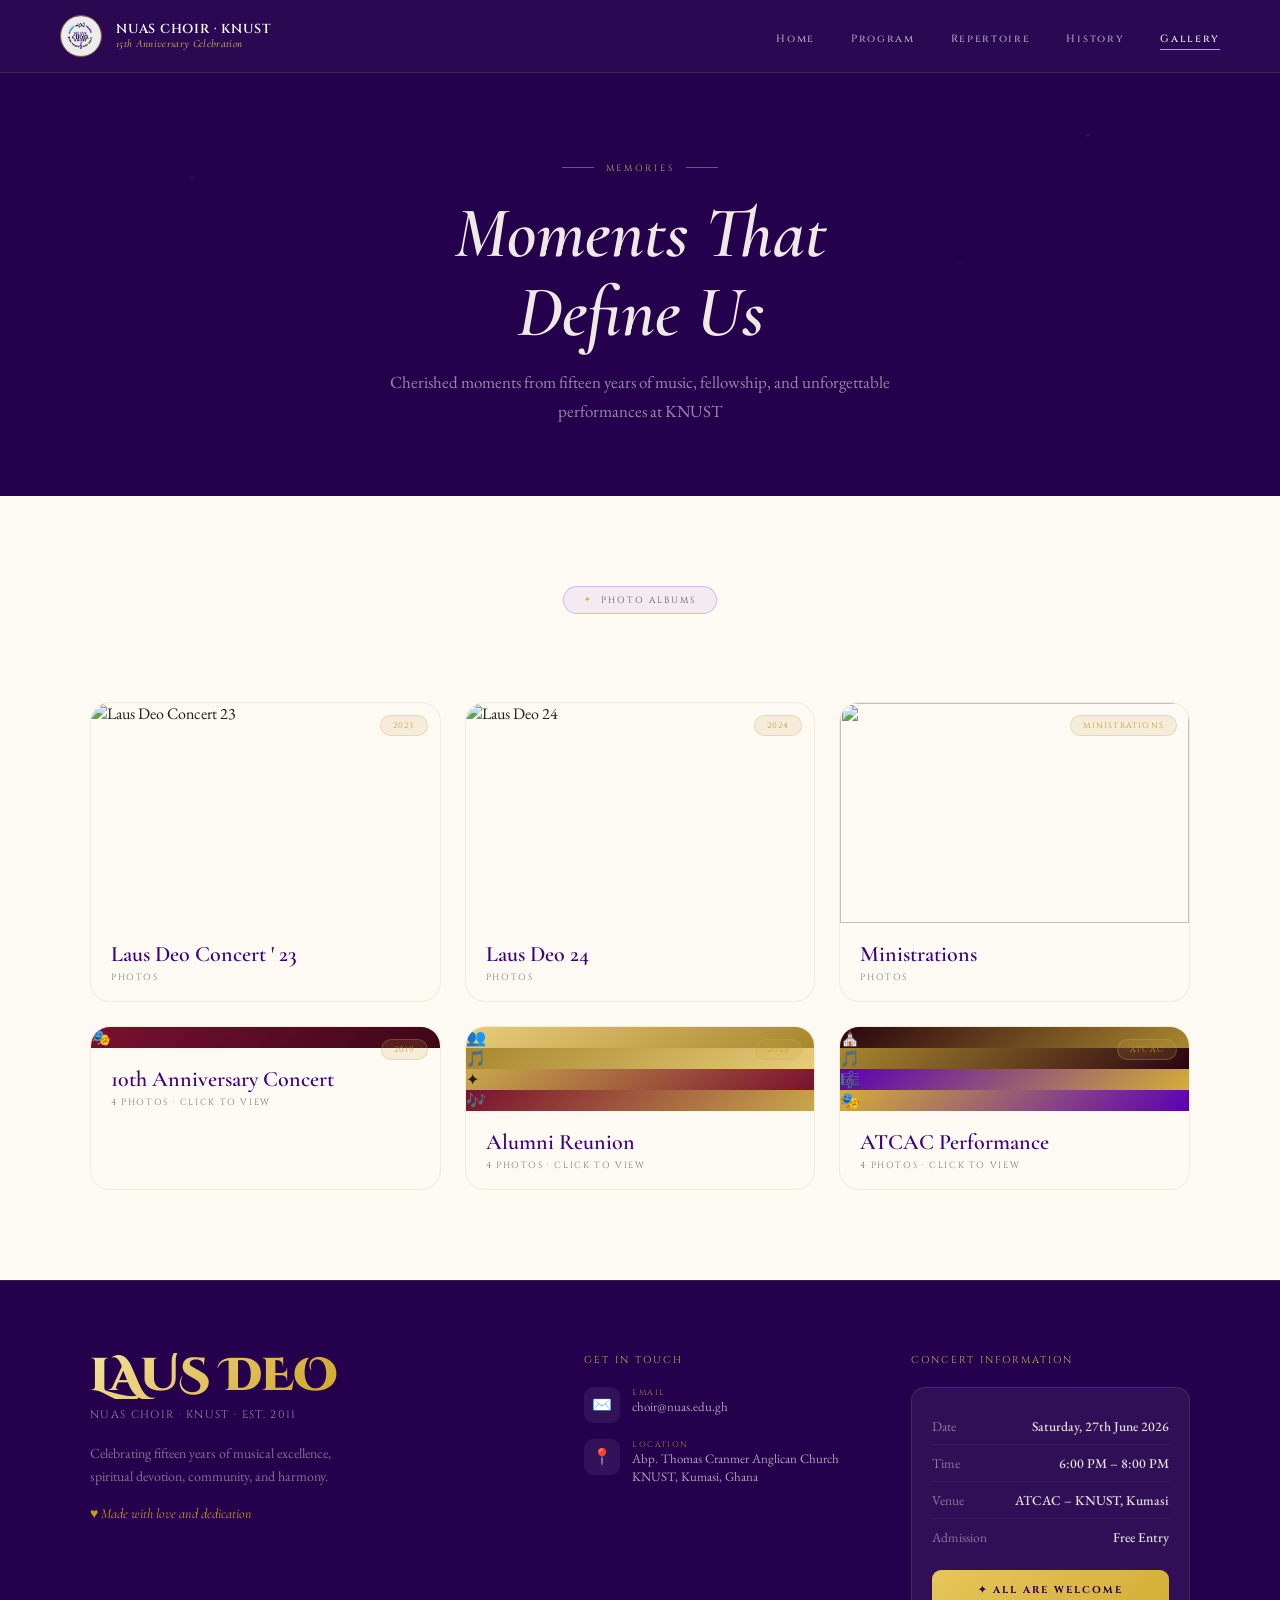
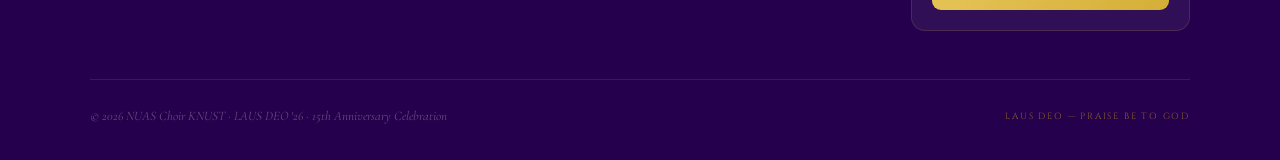
==== commit cbdd6048: "Add files via upload" ====
--- a/gallery.html
+++ b/gallery.html
@@ -218,40 +218,39 @@
 
     <div class="albums-grid">
 
-      <!-- ── ALBUM 1: Inaugural Concert 2013 ── -->
-      <!-- Replace cover-ph with: <img src="YOUR_CLOUDINARY_URL" alt="Inaugural Concert"> -->
+      <!-- ── ALBUM 1: LAUS DEO 23 ── -->
       <div class="album-card reveal" onclick="openAlbum('inaugural')">
       <div class="album-cover">
           <img src="https://res.cloudinary.com/doxkrnkkz/image/upload/q_auto,f_auto/v1780586968/5985702445499661893_fpuoyt.jpg"
-         alt="Laus Deo Concert">
-      </div>
-        <div class="album-badge">2013</div>
+         alt="Laus Deo Concert 23">
+      </div>
+        <div class="album-badge">2023</div>
         <div class="album-info">
           <div class="album-title">Laus Deo Concert ' 23</div>
           <div class="album-count"> PHOTOS </div>
         </div>
       </div>
 
-      <!-- ── ALBUM 2: National Competition 2016 ── -->
+      <!--  ALBUM 2: LAUS DEO 2024  -->
       <div class="album-card reveal reveal-delay-1" onclick="openAlbum('national')">
         <div class="album-cover">
-          <div class="cover-ph" style="background:linear-gradient(135deg,#A8872E,#7A1030)"></div>
-        </div>
-        <div class="album-badge">2016</div>
+          <img src="https://res.cloudinary.com/doxkrnkkz/image/upload/q_auto,f_auto/v1780609360/5873196507325383054_bahx0k.jpg" alt="Laus Deo 24">
+        </div>
+        <div class="album-badge">2024</div>
+        <div class="album-info">
+          <div class="album-title">Laus Deo 24</div>
+          <div class="album-count"> PHOTOS </div>
+        </div>
+      </div>
+
+      <!-- ── ALBUM 3: MINISTRATIONS ── -->
+      <div class="album-card reveal reveal-delay-2" onclick="openAlbum('rehearsal')">
+        <div class="album-cover">
+           <img src ="https://res.cloudinary.com/doxkrnkkz/image/upload/q_auto/f_auto/v1780610694/IMG_6244_koea92.jpg" alt="">
+        </div>
+        <div class="album-badge">MINISTRATIONS</div>
         <div class="album-info">
           <div class="album-title">Ministrations</div>
-          <div class="album-count">4 PHOTOS </div>
-        </div>
-      </div>
-
-      <!-- ── ALBUM 3: Full Choir Rehearsal ── -->
-      <div class="album-card reveal reveal-delay-2" onclick="openAlbum('rehearsal')">
-        <div class="album-cover">
-          <div class="cover-ph" style="background:linear-gradient(135deg,#5C0B24,#C9A84C)">🎹</div>
-        </div>
-        <div class="album-badge">REHEARSAL</div>
-        <div class="album-info">
-          <div class="album-title">Full Choir Rehearsal</div>
           <div class="album-count"> PHOTOS </div>
         </div>
       </div>
@@ -260,9 +259,7 @@
       <div class="album-card reveal" onclick="openAlbum('tenth')">
         <div class="album-collage">
           <div class="col-ph" style="background:linear-gradient(135deg,#7A1030,#3D0718)">🎭</div>
-          <div class="col-ph" style="background:linear-gradient(135deg,#3D0718,#7A1030)">🎵</div>
-          <div class="col-ph" style="background:linear-gradient(135deg,#6B1229,#A8872E)">✦</div>
-          <div class="col-ph" style="background:linear-gradient(135deg,#A8872E,#6B1229)">🎤</div>
+          
         </div>
         <div class="album-badge">2019</div>
         <div class="album-info">
@@ -342,7 +339,7 @@
         <div class="ir"><span class="k">Time</span><span class="v">6:00 PM – 8:00 PM</span></div>
         <div class="ir"><span class="k">Venue</span><span class="v">ATCAC – KNUST, Kumasi</span></div>
         <div class="ir"><span class="k">Admission</span><span class="v">Free Entry</span></div>
-        <a href="index.html" class="admission-btn">✦ FREE ADMISSION · ALL WELCOME</a>
+        <a href="index.html" class="admission-btn">✦ ALL ARE WELCOME</a>
       </div>
     </div>
   </div>
@@ -362,41 +359,36 @@
 const obs=new IntersectionObserver(es=>es.forEach(e=>{if(e.isIntersecting)e.target.classList.add('visible');}),{threshold:.12});
 document.querySelectorAll('.reveal').forEach(el=>obs.observe(el));
 
-// ══════════════════════════════════════════════════════
-// ALBUMS DATA
-// To add your real photos:
-//   1. Upload to Cloudinary
-//   2. Replace the "src" placeholder URLs with your Cloudinary URLs
-//   3. Update "count" to match how many photos you have
-//   4. Add as many { src, caption } objects as you need
-// ══════════════════════════════════════════════════════
+
 const ALBUMS = {
   inaugural: {
     name: 'Inaugural Concert · 2013',
     photos: [
-      { src: 'https://res.cloudinary.com/doxkrnkkz/image/upload/q_auto/f_auto/v1780586968/5985702445499661893_fpuoyt.jpg', caption: 'Full Choir for Laus Deo ', icon: '🎶' },
-      { src: 'https://res.cloudinary.com/doxkrnkkz/image/upload/q_auto/f_auto/v1780586952/5985702445499661877_dg27lg.jpg', caption: 'The choir takes the stage',icon: '🎵' },
-      { src: 'https://res.cloudinary.com/doxkrnkkz/image/upload/q_auto/f_auto/v1780586926/5985702445499661876_om1sre.jpg', caption: 'Rev . Prof Grace Nkansah ',icon: '🎤' },
-      { src: 'https://res.cloudinary.com/doxkrnkkz/image/upload/q_auto/f_auto/v1780586810/5985702445499661855_blquex.jpg', caption: 'Alfredo the Organist',icon: '🎼' },
-      // Add more: { src: 'https://res.cloudinary.com/YOUR/image/upload/q_auto,f_auto/photo.jpg', caption: 'Your caption' },
+      { src: 'https://res.cloudinary.com/doxkrnkkz/image/upload/q_auto,f_auto/v1780586968/5985702445499661893_fpuoyt.jpg', caption: 'Full Choir for Laus Deo ', icon: '🎶' },
+      { src: 'https://res.cloudinary.com/doxkrnkkz/image/upload/q_auto,f_auto/v1780586952/5985702445499661877_dg27lg.jpg', caption: 'The choir takes the stage',icon: '🎵' },
+      { src: 'https://res.cloudinary.com/doxkrnkkz/image/upload/q_auto,f_auto/v1780586926/5985702445499661876_om1sre.jpg', caption: 'Rev . Prof Grace Nkansah ',icon: '🎤' },
+      { src: 'https://res.cloudinary.com/doxkrnkkz/image/upload/q_auto,f_auto/v1780586810/5985702445499661855_blquex.jpg', caption: 'Alfredo the Organist',icon: '🎼' },
     ]
   },
   national: {
     name: 'National Competition · 2016',
     photos: [
-      { src: null, caption: 'Arriving at the venue',   icon: '🏆' },
-      { src: null, caption: 'Warm-up backstage',        icon: '🎵' },
-      { src: null, caption: 'On stage performance',     icon: '🎤' },
+      { src: 'https://res.cloudinary.com/doxkrnkkz/image/upload/q_auto,f_auto/v1780609360/5873196507325383054_bahx0k.jpg', caption: 'Arriving at the venue',   icon: '🏆' },
+      { src: 'https://res.cloudinary.com/doxkrnkkz/image/upload/q_auto,f_auto/v1780609338/5873196507325383048_yjcpqt.jpg', caption: 'Warm-up backstage',        icon: '🎵' },
+      { src: 'https://res.cloudinary.com/doxkrnkkz/image/upload/q_auto,f_auto/v1780609328/5873196507325383044_wsnwne.jpg', caption: 'On stage performance',     icon: '🎤' },
       { src: null, caption: 'Receiving the award',      icon: '✦'  },
     ]
   },
   rehearsal: {
     name: 'Full Choir Rehearsal',
     photos: [
-      { src: null, caption: 'Section rehearsal',        icon: '🎹' },
-      { src: null, caption: 'Director leading warmups', icon: '🎼' },
-      { src: null, caption: 'Soprano section',          icon: '🎵' },
-      { src: null, caption: 'Full run-through',         icon: '🎶' },
+      { src: 'https://res.cloudinary.com/doxkrnkkz/image/upload/q_auto,f_auto/v1780610694/IMG_6244_koea92.jpg', caption: 'Section rehearsal',        icon: '🎹' },
+      { src: 'https://res.cloudinary.com/doxkrnkkz/image/upload/q_auto,f_auto/v1780610666/IMG_6242_ca9hzr.jpg', caption: 'Director leading warmups', icon: '🎼' },
+      { src: 'https://res.cloudinary.com/doxkrnkkz/image/upload/q_auto/f_auto/v1780610652/IMG_6240_tpvsx7.jpg', caption: 'Soprano section',          icon: '🎵' },
+      { src: 'https://res.cloudinary.com/doxkrnkkz/image/upload/q_auto/f_auto/v1780610635/IMG_6236_cbib9g.jpg', caption: 'Full run-through',         icon: '🎶' },
+      { src: 'https://res.cloudinary.com/doxkrnkkz/image/upload/q_auto/f_auto/v1780610546/IMG_6232_wdyz9y.jpg', caption: 'Full run-through',         icon: '🎶' },
+      { src: 'https://res.cloudinary.com/doxkrnkkz/image/upload/q_auto/f_auto/v1780610790/IMG_6251_kne3eg.jpg', caption: 'Full run-through',         icon: '🎶' },
+      { src: 'https://res.cloudinary.com/doxkrnkkz/image/upload/q_auto/f_auto/v1780610774/IMG_6248_ejpbgf.jpg', caption: 'Full run-through',         icon: '🎶' },
     ]
   },
   tenth: {
@@ -428,7 +420,6 @@
   }
 };
 
-// ── LIGHTBOX STATE ──
 let currentAlbum = null;
 let currentIndex  = 0;
 
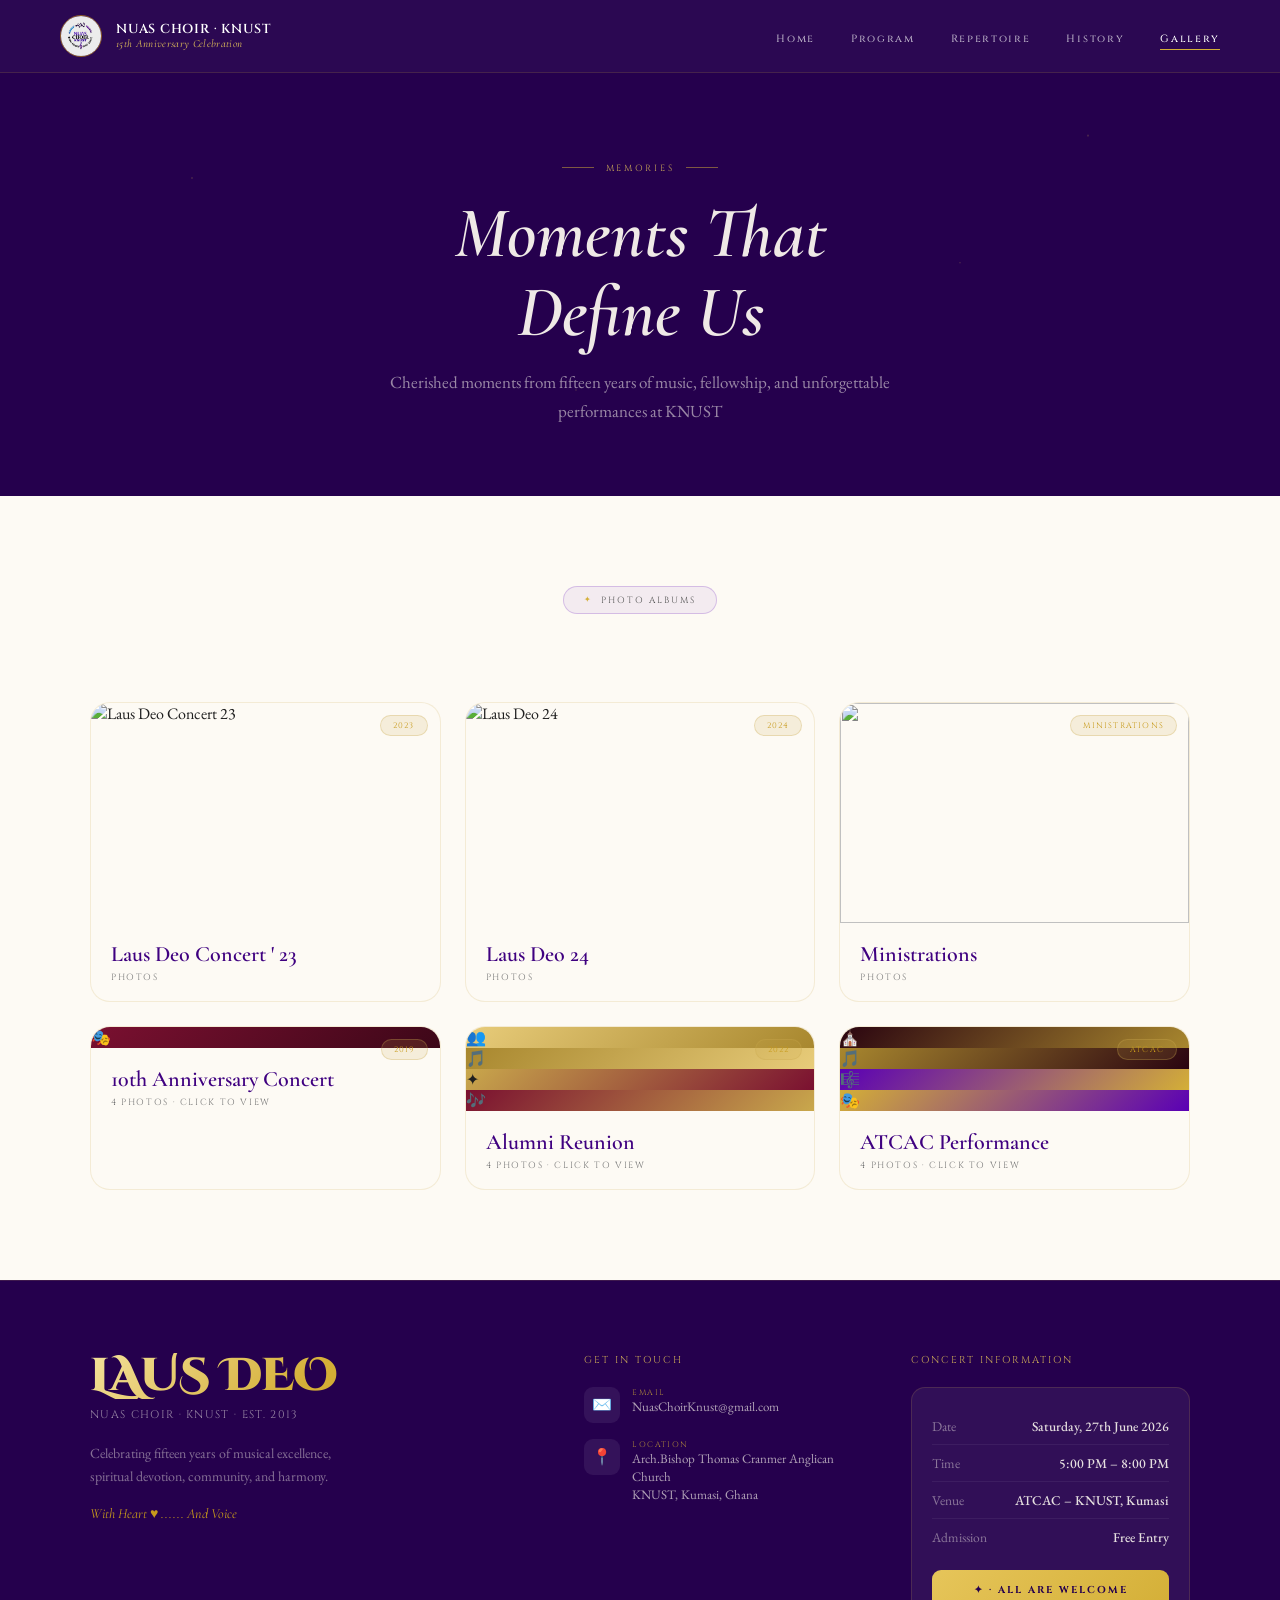
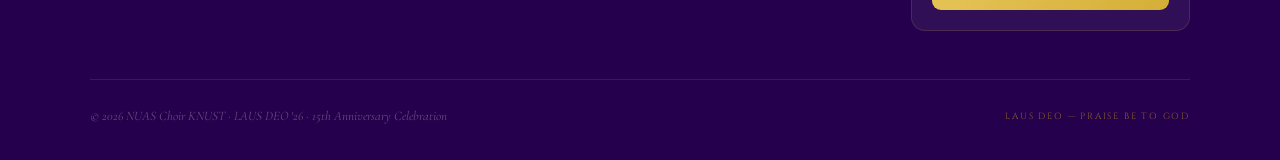
==== commit 6a621f14: "Add files via upload" ====
--- a/gallery.html
+++ b/gallery.html
@@ -323,23 +323,23 @@
   <div class="footer-grid">
     <div>
       <div class="footer-ld">LAUS DEO</div>
-      <div class="footer-choir-name">NUAS CHOIR · KNUST · EST. 2011</div>
+      <div class="footer-choir-name">NUAS CHOIR · KNUST · EST. 2013</div>
       <p class="footer-blurb">Celebrating fifteen years of musical excellence, spiritual devotion, community, and harmony.</p>
-      <p class="footer-love">♥ Made with love and dedication</p>
+      <p class="footer-love">With Heart ♥ ...... And Voice</p>
     </div>
     <div>
       <div class="footer-col-title">GET IN TOUCH</div>
-      <div class="footer-ci"><div class="fci-icon">✉️</div><div><div class="fci-lbl">EMAIL</div><div class="fci-val">choir@nuas.edu.gh</div></div></div>
-      <div class="footer-ci"><div class="fci-icon">📍</div><div><div class="fci-lbl">LOCATION</div><div class="fci-val">Abp. Thomas Cranmer Anglican Church<br>KNUST, Kumasi, Ghana</div></div></div>
+      <div class="footer-ci"><div class="fci-icon">✉️</div><div><div class="fci-lbl">EMAIL</div><div class="fci-val">NuasChoirKnust@gmail.com</div></div></div>
+      <div class="footer-ci"><div class="fci-icon">📍</div><div><div class="fci-lbl">LOCATION</div><div class="fci-val">Arch.Bishop Thomas Cranmer Anglican Church<br>KNUST, Kumasi, Ghana</div></div></div>
     </div>
     <div>
       <div class="footer-col-title">CONCERT INFORMATION</div>
       <div class="info-box">
         <div class="ir"><span class="k">Date</span><span class="v">Saturday, 27th June 2026</span></div>
-        <div class="ir"><span class="k">Time</span><span class="v">6:00 PM – 8:00 PM</span></div>
+        <div class="ir"><span class="k">Time</span><span class="v">5:00 PM – 8:00 PM</span></div>
         <div class="ir"><span class="k">Venue</span><span class="v">ATCAC – KNUST, Kumasi</span></div>
         <div class="ir"><span class="k">Admission</span><span class="v">Free Entry</span></div>
-        <a href="index.html" class="admission-btn">✦ ALL ARE WELCOME</a>
+        <a href="index.html" class="admission-btn">✦ · ALL ARE WELCOME</a>
       </div>
     </div>
   </div>
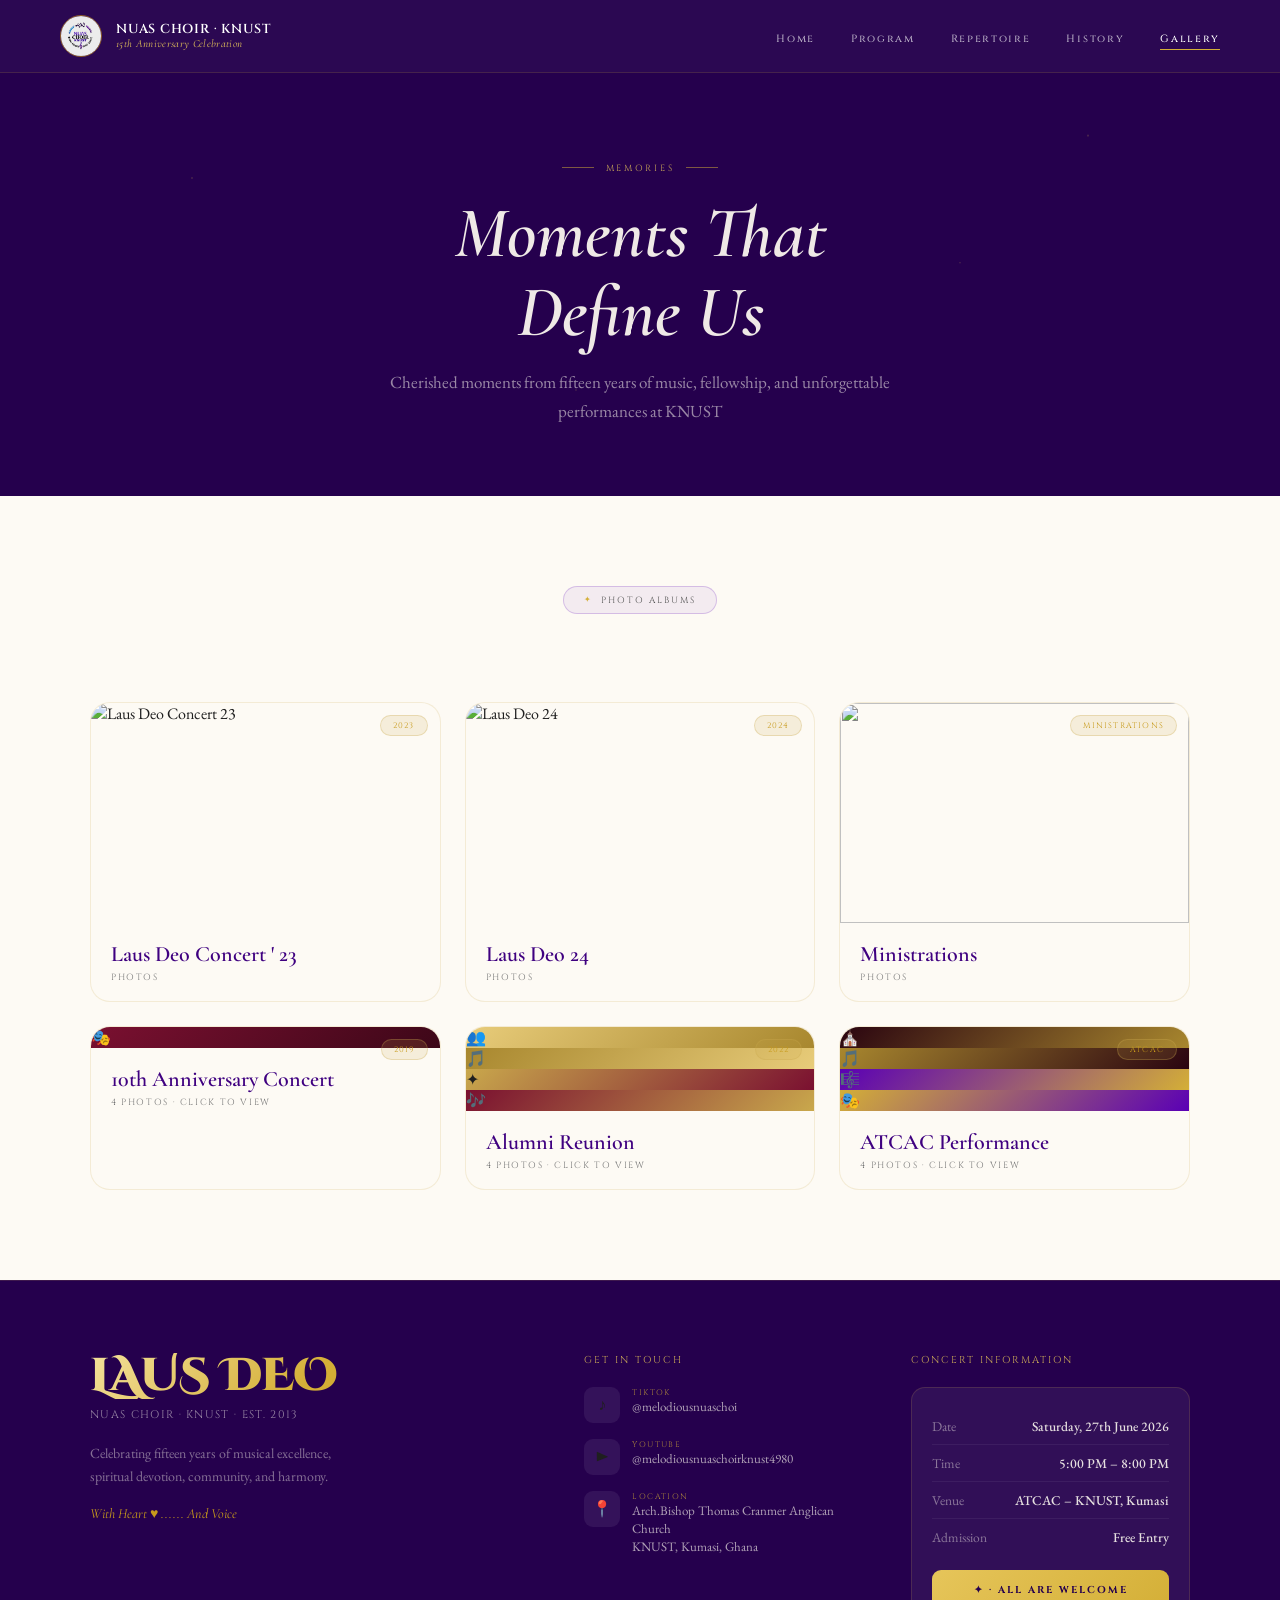
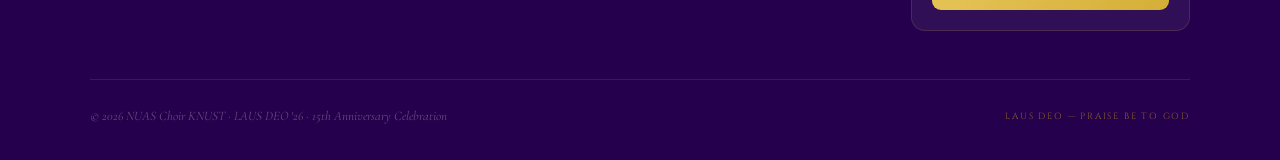
==== commit dddef06b: "Add files via upload" ====
--- a/gallery.html
+++ b/gallery.html
@@ -329,7 +329,8 @@
     </div>
     <div>
       <div class="footer-col-title">GET IN TOUCH</div>
-      <div class="footer-ci"><div class="fci-icon">✉️</div><div><div class="fci-lbl">EMAIL</div><div class="fci-val">NuasChoirKnust@gmail.com</div></div></div>
+      <div class="footer-ci"><div class="fci-icon">♪</div><div><div class="fci-lbl">TIKTOK</div><div class="fci-val"><a href="https://www.tiktok.com/@melodiousnuaschoi" target="_blank" rel="noopener noreferrer" class="footer-link">@melodiousnuaschoi</a></div></div></div>
+      <div class="footer-ci"><div class="fci-icon">▶</div><div><div class="fci-lbl">YOUTUBE</div><div class="fci-val"><a href="https://www.youtube.com/@melodiousnuaschoirknust4980" target="_blank" rel="noopener noreferrer" class="footer-link">@melodiousnuaschoirknust4980</a></div></div></div>
       <div class="footer-ci"><div class="fci-icon">📍</div><div><div class="fci-lbl">LOCATION</div><div class="fci-val">Arch.Bishop Thomas Cranmer Anglican Church<br>KNUST, Kumasi, Ghana</div></div></div>
     </div>
     <div>
@@ -394,10 +395,10 @@
   tenth: {
     name: '10th Anniversary Concert · 2019',
     photos: [
-      { src: null, caption: 'Alumni return to the stage', icon: '🎭' },
-      { src: null, caption: 'A decade of music',          icon: '🎵' },
-      { src: null, caption: 'Alumni and current members', icon: '✦'  },
-      { src: null, caption: 'Emotional finale',           icon: '🎤' },
+      { src: 'https://res.cloudinary.com/doxkrnkkz/image/upload/q_auto/f_auto/v1781273116/WhatsApp_Image_2026-06-09_at_15.04.36_1_lhixby.jpg', caption: 'Alumni return to the stage', icon: '🎭' },
+      { src: 'https://res.cloudinary.com/doxkrnkkz/image/upload/q_auto/f_auto/v1781273126/WhatsApp_Image_2026-06-09_at_15.04.37_2_gqdjke.jpg', caption: 'A decade of music',          icon: '🎵' },
+      { src: 'https://res.cloudinary.com/doxkrnkkz/image/upload/q_auto/f_auto/v1781273141/WhatsApp_Image_2026-06-09_at_15.04.36_3_fgjew4.jpg', caption: 'Alumni and current members', icon: '✦'  },
+      { src: 'https://res.cloudinary.com/doxkrnkkz/image/upload/q_auto/f_auto/v1781273156/WhatsApp_Image_2026-06-09_at_15.04.37_vhaszz.jpg', caption: 'Emotional finale',           icon: '🎤' },
     ]
   },
   alumni: {
--- a/lausdeo.css
+++ b/lausdeo.css
@@ -278,6 +278,8 @@
 .fci-icon{width:36px;height:36px;border-radius:9px;background:rgba(255,255,255,.07);flex-shrink:0;display:flex;align-items:center;justify-content:center;font-size:16px}
 .fci-lbl{font-family:'Cinzel',serif;font-size:8px;letter-spacing:.18em;color:var(--gold);opacity:.75}
 .fci-val{font-size:13px;color:rgba(250,246,238,.65);line-height:1.4}
+.footer-link{color:rgba(250,246,238,.65);text-decoration:none;transition:color .2s}
+.footer-link:hover{color:var(--gold3)}
 .info-box{background:rgba(255,255,255,.06);border:1px solid rgba(201,168,76,.18);border-radius:14px;padding:20px}
 .ir{display:flex;justify-content:space-between;align-items:flex-start;padding:9px 0;border-bottom:1px solid rgba(255,255,255,.06);font-size:13.5px;gap:12px}
 .ir:last-of-type{border-bottom:none}
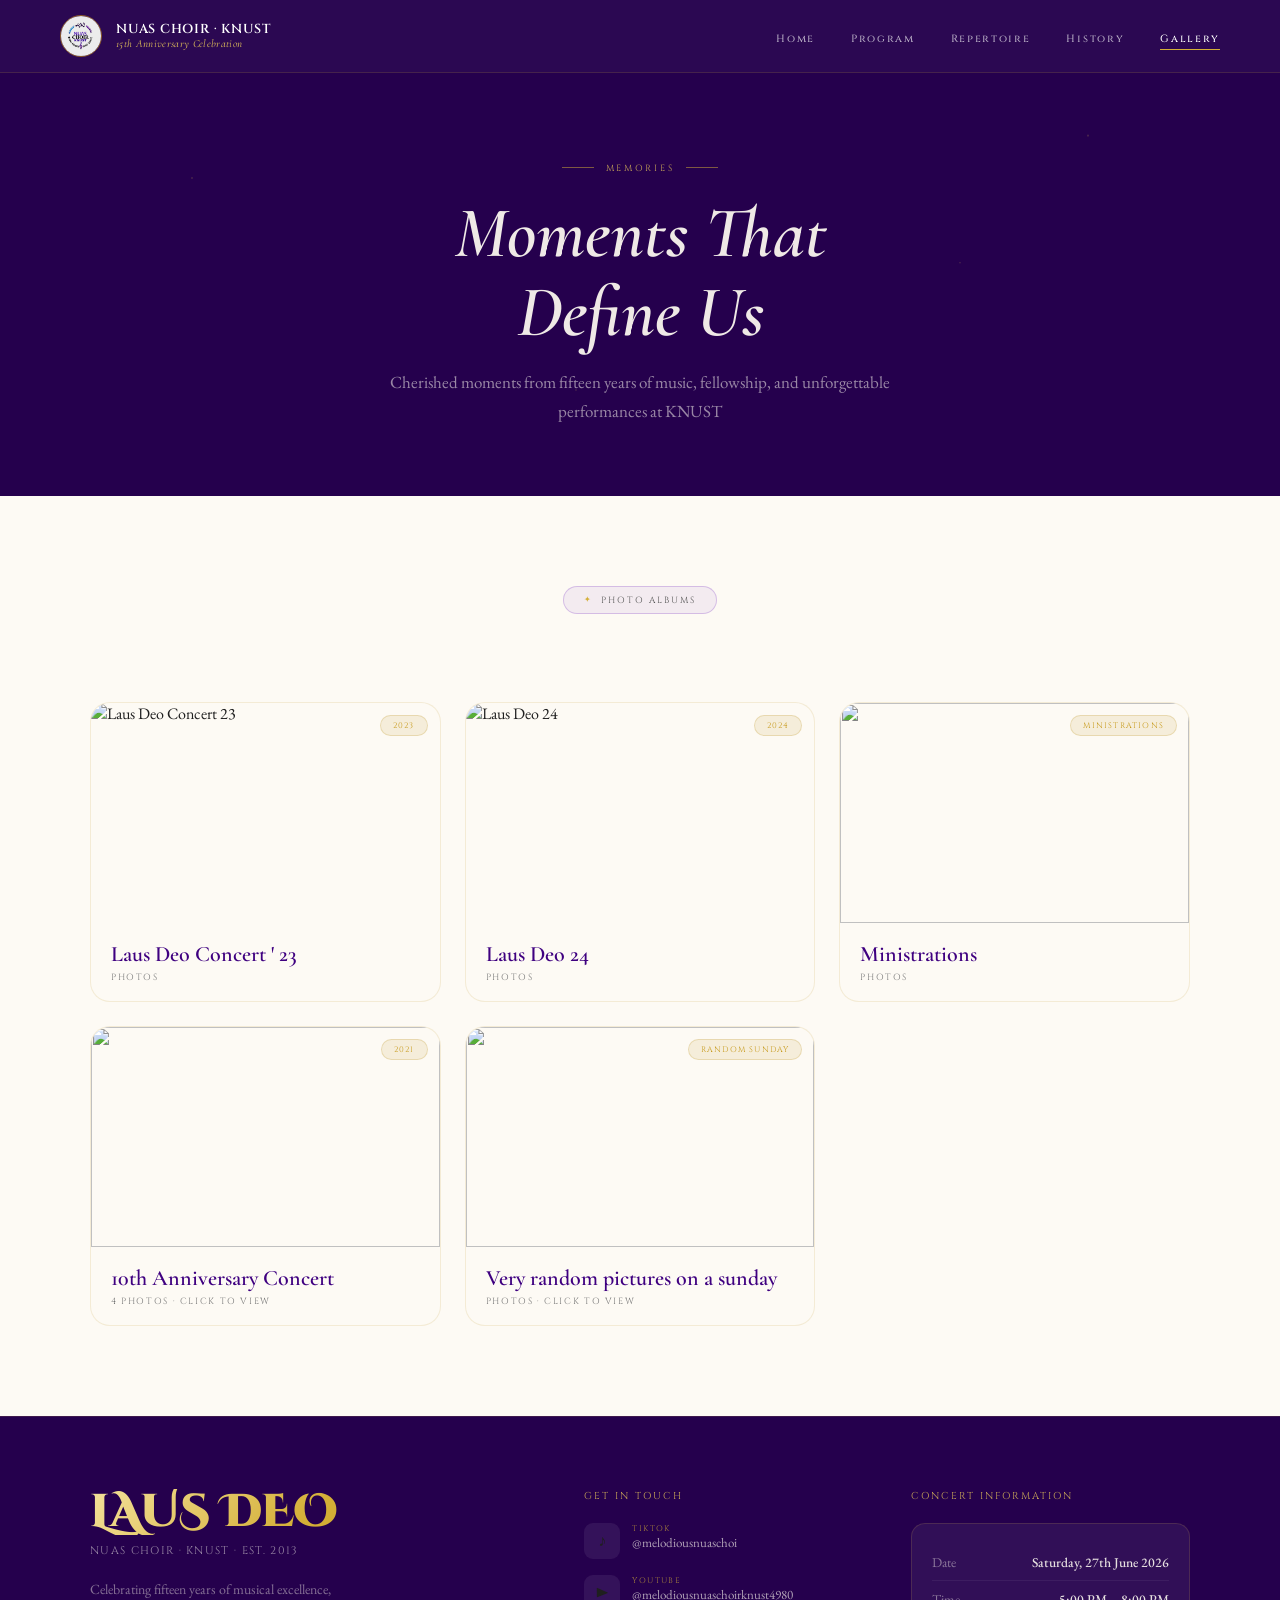
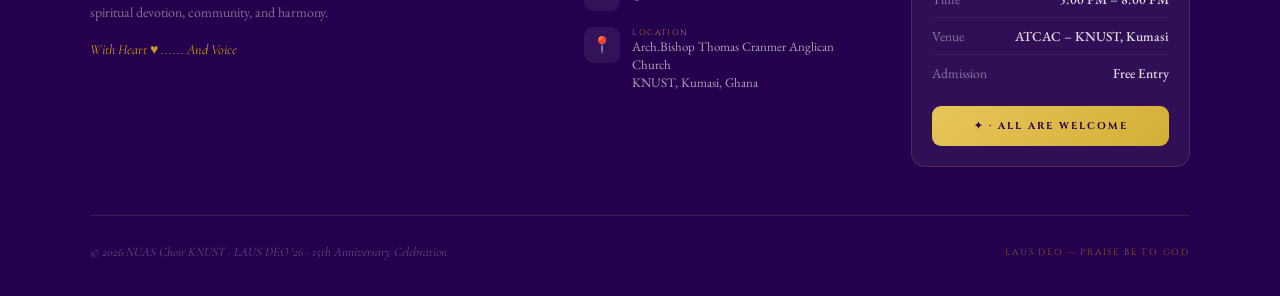
==== commit d158e311: "Add files via upload" ====
--- a/gallery.html
+++ b/gallery.html
@@ -257,44 +257,28 @@
 
       <!-- ── ALBUM 4: 10th Anniversary 2019 ── -->
       <div class="album-card reveal" onclick="openAlbum('tenth')">
-        <div class="album-collage">
-          <div class="col-ph" style="background:linear-gradient(135deg,#7A1030,#3D0718)">🎭</div>
+        <div class="album-cover">
+          <img src="https://res.cloudinary.com/doxkrnkkz/image/upload/q_auto/f_auto/v1781273116/WhatsApp_Image_2026-06-09_at_15.04.36_1_lhixby.jpg" alt="">
           
         </div>
-        <div class="album-badge">2019</div>
+        <div class="album-badge">2021</div>
         <div class="album-info">
           <div class="album-title">10th Anniversary Concert</div>
           <div class="album-count">4 PHOTOS · CLICK TO VIEW</div>
         </div>
       </div>
 
-      <!-- ── ALBUM 5: Alumni Reunion 2022 ── -->
-      <div class="album-card reveal reveal-delay-1" onclick="openAlbum('alumni')">
-        <div class="album-collage">
-          <div class="col-ph" style="background:linear-gradient(135deg,#E8CC7A,#A8872E)">👥</div>
-          <div class="col-ph" style="background:linear-gradient(135deg,#A8872E,#E8CC7A)">🎵</div>
-          <div class="col-ph" style="background:linear-gradient(135deg,#C9A84C,#7A1030)">✦</div>
-          <div class="col-ph" style="background:linear-gradient(135deg,#7A1030,#C9A84C)">🎶</div>
-        </div>
-        <div class="album-badge">2022</div>
-        <div class="album-info">
-          <div class="album-title">Alumni Reunion</div>
-          <div class="album-count">4 PHOTOS · CLICK TO VIEW</div>
-        </div>
-      </div>
+   
 
       <!-- ── ALBUM 6: ATCAC Performance ── -->
       <div class="album-card reveal reveal-delay-2" onclick="openAlbum('atcac')">
-        <div class="album-collage">
-          <div class="col-ph" style="background:linear-gradient(135deg,#2A0410,#A8872E)">⛪</div>
-          <div class="col-ph" style="background:linear-gradient(135deg,#A8872E,#2A0410)">🎵</div>
-          <div class="col-ph" style="background:linear-gradient(135deg,#5A00B5,#D4AF37)">🎼</div>
-          <div class="col-ph" style="background:linear-gradient(135deg,#D4AF37,#5A00B5)">🎭</div>
-        </div>
-        <div class="album-badge">ATCAC</div>
+        <div class="album-cover">
+          <img src= "https://res.cloudinary.com/doxkrnkkz/image/upload/q_auto/f_auto/v1781535056/WhatsApp_Image_2026-06-15_at_14.45.07_pnigrc.jpg" alt="">
+        </div>
+          <div class="album-badge">RANDOM SUNDAY</div>
         <div class="album-info">
-          <div class="album-title">ATCAC Performance</div>
-          <div class="album-count">4 PHOTOS · CLICK TO VIEW</div>
+          <div class="album-title">Very random pictures on a sunday</div>
+          <div class="album-count">PHOTOS · CLICK TO VIEW</div>
         </div>
       </div>
 
@@ -377,7 +361,7 @@
       { src: 'https://res.cloudinary.com/doxkrnkkz/image/upload/q_auto,f_auto/v1780609360/5873196507325383054_bahx0k.jpg', caption: 'Arriving at the venue',   icon: '🏆' },
       { src: 'https://res.cloudinary.com/doxkrnkkz/image/upload/q_auto,f_auto/v1780609338/5873196507325383048_yjcpqt.jpg', caption: 'Warm-up backstage',        icon: '🎵' },
       { src: 'https://res.cloudinary.com/doxkrnkkz/image/upload/q_auto,f_auto/v1780609328/5873196507325383044_wsnwne.jpg', caption: 'On stage performance',     icon: '🎤' },
-      { src: null, caption: 'Receiving the award',      icon: '✦'  },
+      { src: 'https://res.cloudinary.com/doxkrnkkz/image/upload/q_auto/f_auto/v1780586698/5985702445499661838_bmiwgd.jpg', caption: '',      icon: '✦'  },
     ]
   },
   rehearsal: {
@@ -401,22 +385,22 @@
       { src: 'https://res.cloudinary.com/doxkrnkkz/image/upload/q_auto/f_auto/v1781273156/WhatsApp_Image_2026-06-09_at_15.04.37_vhaszz.jpg', caption: 'Emotional finale',           icon: '🎤' },
     ]
   },
-  alumni: {
-    name: 'Alumni Reunion · 2022',
-    photos: [
-      { src: null, caption: 'Old friends reunite',        icon: '👥' },
-      { src: null, caption: 'Fellowship and laughter',    icon: '🎵' },
-      { src: null, caption: 'Group photo',                icon: '✦'  },
-      { src: null, caption: 'Singing together again',     icon: '🎶' },
-    ]
-  },
+
   atcac: {
     name: 'ATCAC Performance',
     photos: [
-      { src: null, caption: 'Inside the church',          icon: '⛪' },
-      { src: null, caption: 'Processional entry',         icon: '🎵' },
-      { src: null, caption: 'Worship in song',            icon: '🎼' },
-      { src: null, caption: 'The congregation',           icon: '🎭' },
+      { src: 'https://res.cloudinary.com/doxkrnkkz/image/upload/q_auto/f_auto/v1781535056/WhatsApp_Image_2026-06-15_at_14.45.07_pnigrc.jpg', caption: 'Choristers',          icon: '⛪' },
+      { src: 'https://res.cloudinary.com/doxkrnkkz/image/upload/q_auto/f_auto/v1781535073/WhatsApp_Image_2026-06-15_at_14.45.12_rryze9.jpg', caption: 'Choristers',         icon: '🎵' },
+      { src: 'https://res.cloudinary.com/doxkrnkkz/image/upload/q_auto/f_auto/v1781535072/WhatsApp_Image_2026-06-15_at_14.45.12_7_zi4enk.jpg', caption: 'Choristers',            icon: '🎼' },
+      { src: 'https://res.cloudinary.com/doxkrnkkz/image/upload/q_auto/f_auto/v1781535071/WhatsApp_Image_2026-06-15_at_14.45.12_6_kk4f0e.jpg', caption: 'Choristers',           icon: '🎭' },
+      { src: 'https://res.cloudinary.com/doxkrnkkz/image/upload/q_auto/f_auto/v1781535070/WhatsApp_Image_2026-06-15_at_14.45.12_5_m68hev.jpg', caption: 'Choristers',           icon: '🎭' },
+      { src: 'https://res.cloudinary.com/doxkrnkkz/image/upload/q_auto/f_auto/v1781535068/WhatsApp_Image_2026-06-15_at_14.45.12_3_sxchmc.jpg', caption: 'Choristers',           icon: '🎭' },
+      { src: 'https://res.cloudinary.com/doxkrnkkz/image/upload/q_auto/f_auto/v1781535066/WhatsApp_Image_2026-06-15_at_14.45.12_1_yjnjht.jpg', caption: 'Choristers',           icon: '🎭' },
+      { src: 'https://res.cloudinary.com/doxkrnkkz/image/upload/q_auto/f_auto/v1781535059/WhatsApp_Image_2026-06-15_at_14.45.10_1_xgwfra.jpg', caption: 'Choristers',           icon: '🎭' },
+      { src: 'https://res.cloudinary.com/doxkrnkkz/image/upload/q_auto/f_auto/v1781535064/WhatsApp_Image_2026-06-15_at_14.45.11_2_ild4zc.jpg', caption: 'Choristers',           icon: '🎭' },
+      { src: 'https://res.cloudinary.com/doxkrnkkz/image/upload/q_auto/f_auto/v1781535061/WhatsApp_Image_2026-06-15_at_14.45.10_yi5vrk.jpg', caption: 'Choristers',           icon: '🎭' },
+      { src: 'https://res.cloudinary.com/doxkrnkkz/image/upload/q_auto/f_auto/v1781535058/WhatsApp_Image_2026-06-15_at_14.45.08_smwipq.jpg', caption: 'Choristers',           icon: '🎭' },
+      { src: 'https://res.cloudinary.com/doxkrnkkz/image/upload/q_auto/f_auto/v1781534965/6048706841186865018_lslwac.jpg', caption: 'Choristers',           icon: '🎭' },
     ]
   }
 };
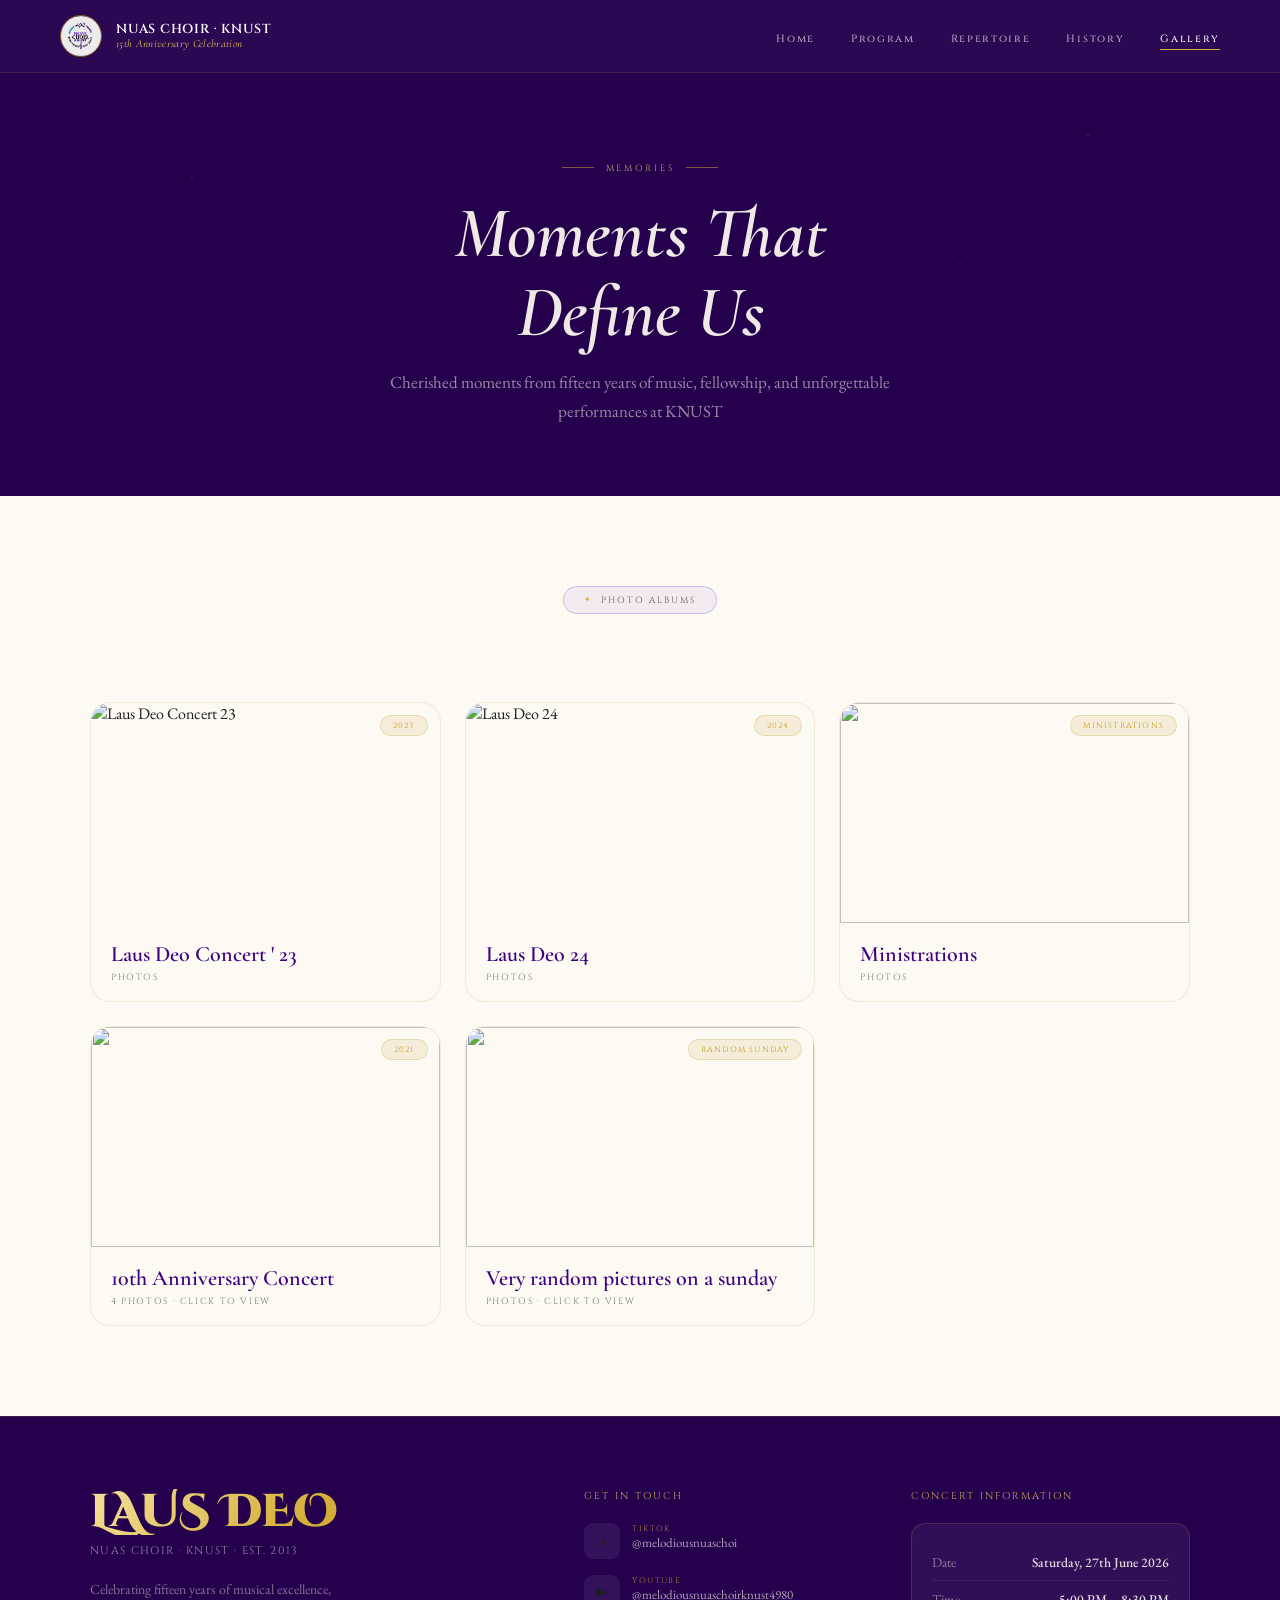
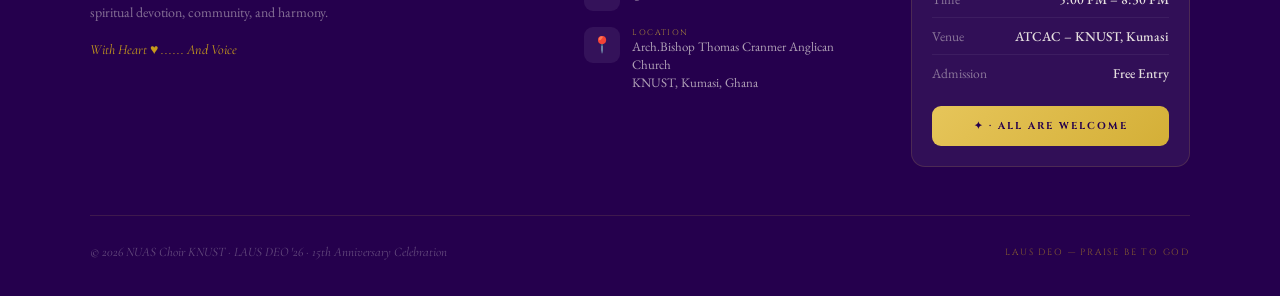
==== commit 0bb32a74: "Add files via upload" ====
--- a/gallery.html
+++ b/gallery.html
@@ -321,7 +321,7 @@
       <div class="footer-col-title">CONCERT INFORMATION</div>
       <div class="info-box">
         <div class="ir"><span class="k">Date</span><span class="v">Saturday, 27th June 2026</span></div>
-        <div class="ir"><span class="k">Time</span><span class="v">5:00 PM – 8:00 PM</span></div>
+        <div class="ir"><span class="k">Time</span><span class="v">5:00 PM – 8:30 PM</span></div>
         <div class="ir"><span class="k">Venue</span><span class="v">ATCAC – KNUST, Kumasi</span></div>
         <div class="ir"><span class="k">Admission</span><span class="v">Free Entry</span></div>
         <a href="index.html" class="admission-btn">✦ · ALL ARE WELCOME</a>
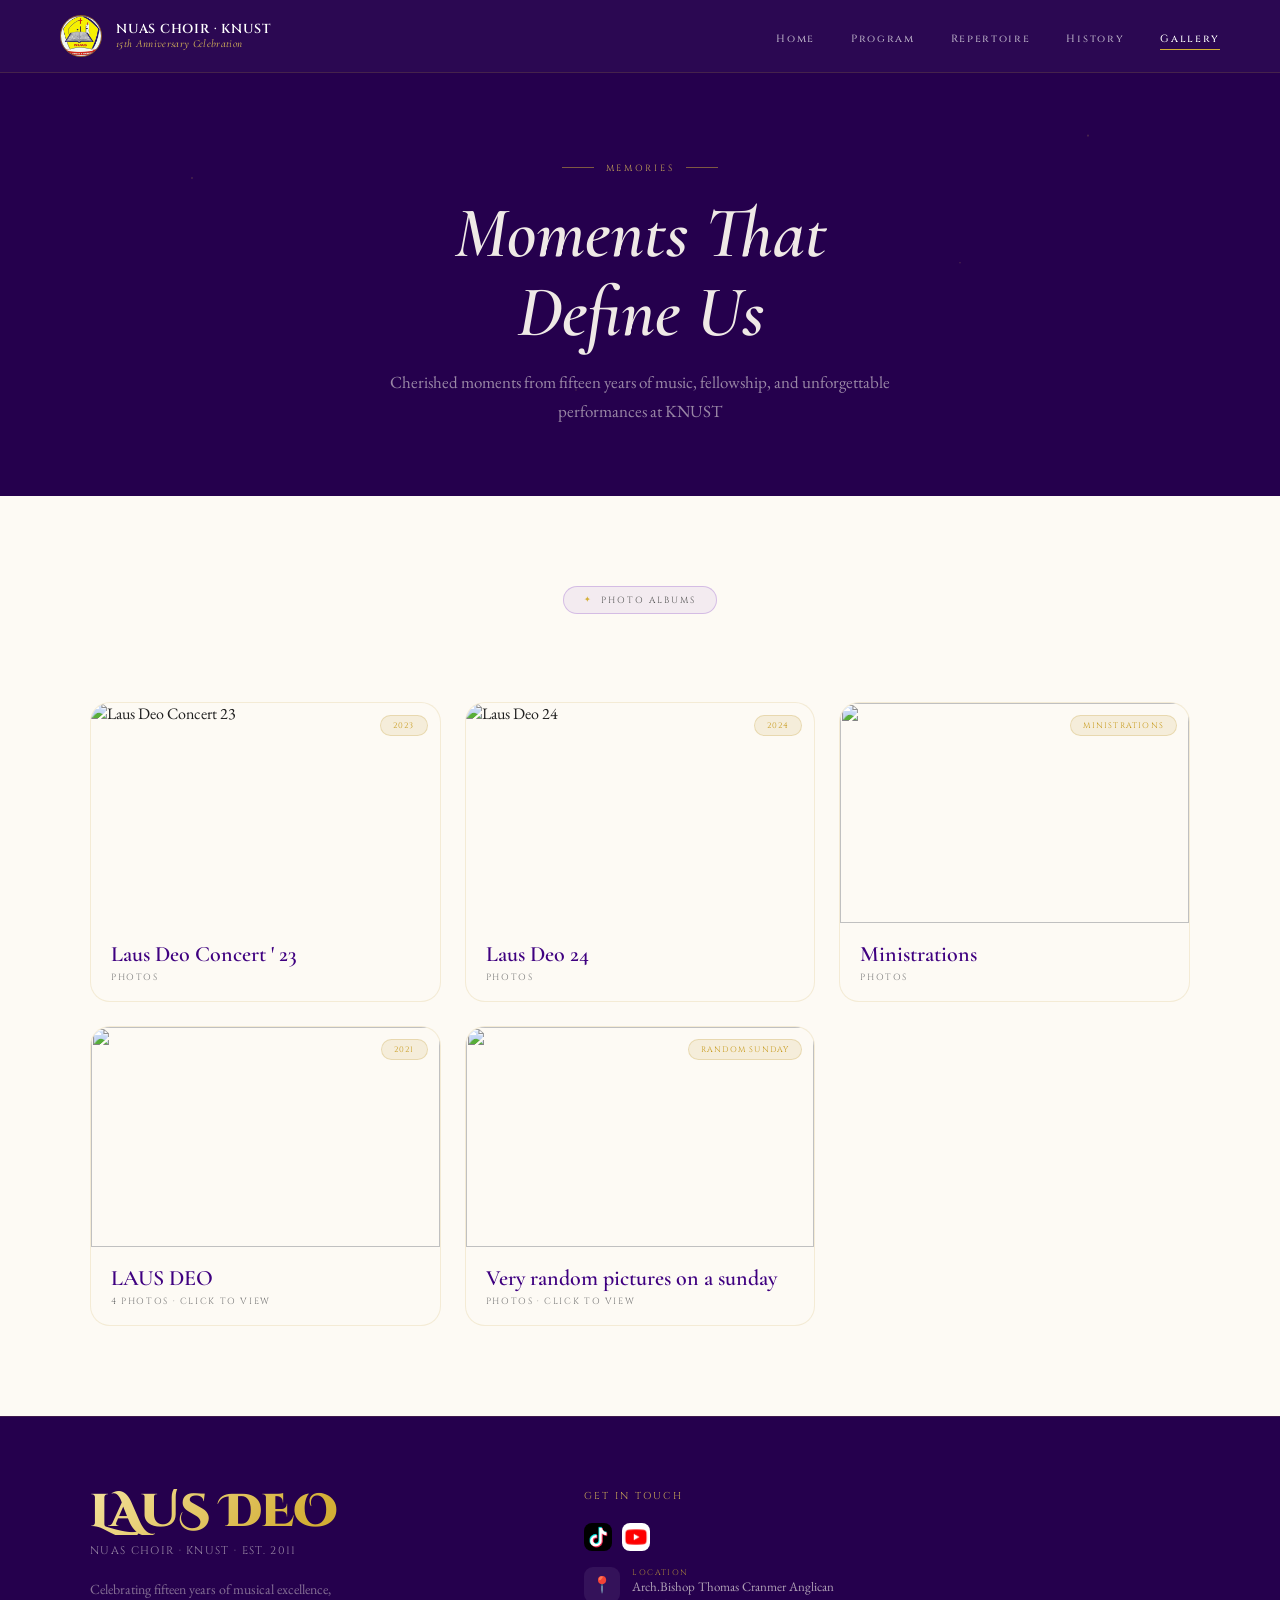
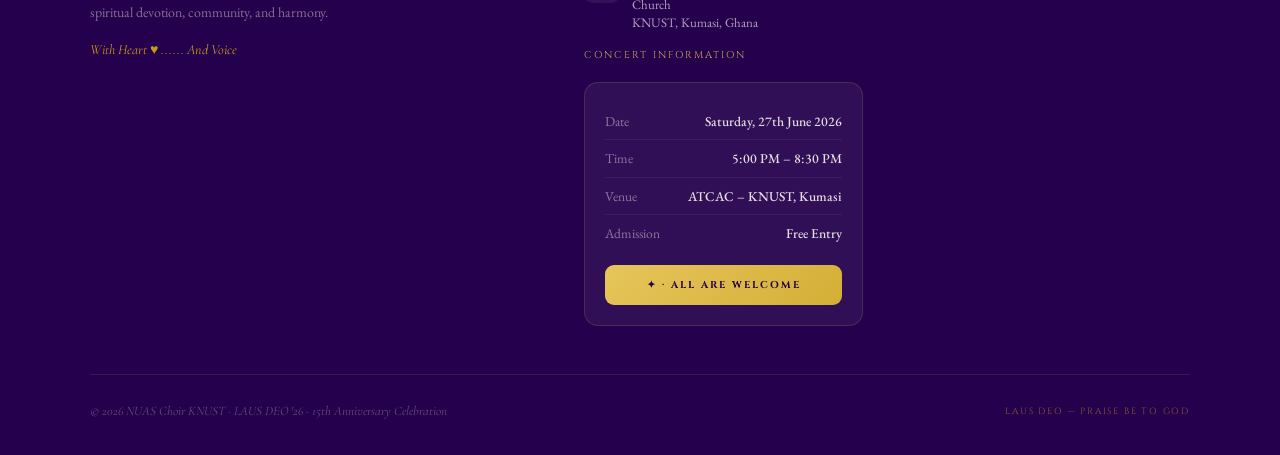
==== commit b84ff805: "Add files via upload" ====
--- a/gallery.html
+++ b/gallery.html
@@ -4,7 +4,7 @@
 <meta charset="UTF-8">
 <meta name="viewport" content="width=device-width, initial-scale=1.0, maximum-scale=5.0">
 <title>Gallery — LAUS DEO '26</title>
-<link rel="icon" href="NuasChoirLogo.png">
+<link rel="icon" href="Unionlogo.png">
 <link rel="stylesheet" href="lausdeo.css">
 <link rel="preconnect" href="https://fonts.googleapis.com">
 <link rel="preconnect" href="https://fonts.gstatic.com" crossorigin>
@@ -184,7 +184,7 @@
 
 <nav id="nav">
   <a href="index.html" class="nav-brand">
-    <img src="NuasChoirLogo.png" alt="NUAS Choir Logo" class="nav-logo" style="border:1.8px solid rgba(239,175,0,0.5);border-radius:50%">
+    <img src="Unionlogo.png" alt="NUAS Choir Logo" class="nav-logo" style="border:1.8px solid rgba(239,175,0,0.5);border-radius:50%">
     <div class="nav-brand-text">
       <div class="nav-brand-name">NUAS CHOIR · KNUST</div>
       <div class="nav-brand-sub">15th Anniversary Celebration</div>
@@ -263,7 +263,7 @@
         </div>
         <div class="album-badge">2021</div>
         <div class="album-info">
-          <div class="album-title">10th Anniversary Concert</div>
+          <div class="album-title">LAUS DEO </div>
           <div class="album-count">4 PHOTOS · CLICK TO VIEW</div>
         </div>
       </div>
@@ -307,17 +307,32 @@
   <div class="footer-grid">
     <div>
       <div class="footer-ld">LAUS DEO</div>
-      <div class="footer-choir-name">NUAS CHOIR · KNUST · EST. 2013</div>
+      <div class="footer-choir-name">NUAS CHOIR · KNUST · EST. 2011</div>
       <p class="footer-blurb">Celebrating fifteen years of musical excellence, spiritual devotion, community, and harmony.</p>
       <p class="footer-love">With Heart ♥ ...... And Voice</p>
     </div>
     <div>
       <div class="footer-col-title">GET IN TOUCH</div>
-      <div class="footer-ci"><div class="fci-icon">♪</div><div><div class="fci-lbl">TIKTOK</div><div class="fci-val"><a href="https://www.tiktok.com/@melodiousnuaschoi" target="_blank" rel="noopener noreferrer" class="footer-link">@melodiousnuaschoi</a></div></div></div>
-      <div class="footer-ci"><div class="fci-icon">▶</div><div><div class="fci-lbl">YOUTUBE</div><div class="fci-val"><a href="https://www.youtube.com/@melodiousnuaschoirknust4980" target="_blank" rel="noopener noreferrer" class="footer-link">@melodiousnuaschoirknust4980</a></div></div></div>
-      <div class="footer-ci"><div class="fci-icon">📍</div><div><div class="fci-lbl">LOCATION</div><div class="fci-val">Arch.Bishop Thomas Cranmer Anglican Church<br>KNUST, Kumasi, Ghana</div></div></div>
-    </div>
-    <div>
+
+<div class="footer-ci">
+  <div style="display:flex; gap:10px; align-items:center;">
+    <a href="https://www.tiktok.com/@melodiousnuaschoi" target="_blank" rel="noopener noreferrer">
+      <img src="tiktok.png" style="width:28px; height:28px; object-fit:contain; border-radius:8px; transition:opacity 0.2s;" onmouseover="this.style.opacity='0.75'" onmouseout="this.style.opacity='1'">
+    </a>
+    <a href="https://www.youtube.com/@melodiousnuaschoirknust4980" target="_blank" rel="noopener noreferrer">
+      <img src="youtube.png" style="width:28px; height:28px; object-fit:contain; border-radius:8px; transition:opacity 0.2s;" onmouseover="this.style.opacity='0.75'" onmouseout="this.style.opacity='1'">
+    </a>
+  </div>
+</div>
+
+<div class="footer-ci" style="margin-top:12px;">
+  <div class="fci-icon">📍</div>
+  <div>
+    <div class="fci-lbl">LOCATION</div>
+    <div class="fci-val">Arch.Bishop Thomas Cranmer Anglican Church<br>KNUST, Kumasi, Ghana</div>
+  </div>
+</div>
+
       <div class="footer-col-title">CONCERT INFORMATION</div>
       <div class="info-box">
         <div class="ir"><span class="k">Date</span><span class="v">Saturday, 27th June 2026</span></div>
@@ -347,47 +362,47 @@
 
 const ALBUMS = {
   inaugural: {
-    name: 'Inaugural Concert · 2013',
+    name: 'LAUS DEO 23 ',
     photos: [
-      { src: 'https://res.cloudinary.com/doxkrnkkz/image/upload/q_auto,f_auto/v1780586968/5985702445499661893_fpuoyt.jpg', caption: 'Full Choir for Laus Deo ', icon: '🎶' },
-      { src: 'https://res.cloudinary.com/doxkrnkkz/image/upload/q_auto,f_auto/v1780586952/5985702445499661877_dg27lg.jpg', caption: 'The choir takes the stage',icon: '🎵' },
+      { src: 'https://res.cloudinary.com/doxkrnkkz/image/upload/q_auto,f_auto/v1780586968/5985702445499661893_fpuoyt.jpg', caption: 'Memories ', icon: '🎶' },
+      { src: 'https://res.cloudinary.com/doxkrnkkz/image/upload/q_auto,f_auto/v1780586952/5985702445499661877_dg27lg.jpg', caption: 'Memories',icon: '🎵' },
       { src: 'https://res.cloudinary.com/doxkrnkkz/image/upload/q_auto,f_auto/v1780586926/5985702445499661876_om1sre.jpg', caption: 'Rev . Prof Grace Nkansah ',icon: '🎤' },
       { src: 'https://res.cloudinary.com/doxkrnkkz/image/upload/q_auto,f_auto/v1780586810/5985702445499661855_blquex.jpg', caption: 'Alfredo the Organist',icon: '🎼' },
     ]
   },
   national: {
-    name: 'National Competition · 2016',
+    name: 'LAUS DEO 24',
     photos: [
-      { src: 'https://res.cloudinary.com/doxkrnkkz/image/upload/q_auto,f_auto/v1780609360/5873196507325383054_bahx0k.jpg', caption: 'Arriving at the venue',   icon: '🏆' },
-      { src: 'https://res.cloudinary.com/doxkrnkkz/image/upload/q_auto,f_auto/v1780609338/5873196507325383048_yjcpqt.jpg', caption: 'Warm-up backstage',        icon: '🎵' },
-      { src: 'https://res.cloudinary.com/doxkrnkkz/image/upload/q_auto,f_auto/v1780609328/5873196507325383044_wsnwne.jpg', caption: 'On stage performance',     icon: '🎤' },
-      { src: 'https://res.cloudinary.com/doxkrnkkz/image/upload/q_auto/f_auto/v1780586698/5985702445499661838_bmiwgd.jpg', caption: '',      icon: '✦'  },
+      { src: 'https://res.cloudinary.com/doxkrnkkz/image/upload/q_auto,f_auto/v1780609360/5873196507325383054_bahx0k.jpg', caption: 'Memories',   icon: '🏆' },
+      { src: 'https://res.cloudinary.com/doxkrnkkz/image/upload/q_auto,f_auto/v1780609338/5873196507325383048_yjcpqt.jpg', caption: 'Memories',        icon: '🎵' },
+      { src: 'https://res.cloudinary.com/doxkrnkkz/image/upload/q_auto,f_auto/v1780609328/5873196507325383044_wsnwne.jpg', caption: 'Memories',     icon: '🎤' },
+      { src: 'https://res.cloudinary.com/doxkrnkkz/image/upload/q_auto/f_auto/v1780586698/5985702445499661838_bmiwgd.jpg', caption: 'Memories',      icon: '✦'  },
     ]
   },
   rehearsal: {
-    name: 'Full Choir Rehearsal',
+    name: 'MINISTRATIONS',
     photos: [
-      { src: 'https://res.cloudinary.com/doxkrnkkz/image/upload/q_auto,f_auto/v1780610694/IMG_6244_koea92.jpg', caption: 'Section rehearsal',        icon: '🎹' },
-      { src: 'https://res.cloudinary.com/doxkrnkkz/image/upload/q_auto,f_auto/v1780610666/IMG_6242_ca9hzr.jpg', caption: 'Director leading warmups', icon: '🎼' },
-      { src: 'https://res.cloudinary.com/doxkrnkkz/image/upload/q_auto/f_auto/v1780610652/IMG_6240_tpvsx7.jpg', caption: 'Soprano section',          icon: '🎵' },
-      { src: 'https://res.cloudinary.com/doxkrnkkz/image/upload/q_auto/f_auto/v1780610635/IMG_6236_cbib9g.jpg', caption: 'Full run-through',         icon: '🎶' },
-      { src: 'https://res.cloudinary.com/doxkrnkkz/image/upload/q_auto/f_auto/v1780610546/IMG_6232_wdyz9y.jpg', caption: 'Full run-through',         icon: '🎶' },
-      { src: 'https://res.cloudinary.com/doxkrnkkz/image/upload/q_auto/f_auto/v1780610790/IMG_6251_kne3eg.jpg', caption: 'Full run-through',         icon: '🎶' },
-      { src: 'https://res.cloudinary.com/doxkrnkkz/image/upload/q_auto/f_auto/v1780610774/IMG_6248_ejpbgf.jpg', caption: 'Full run-through',         icon: '🎶' },
+      { src: 'https://res.cloudinary.com/doxkrnkkz/image/upload/q_auto,f_auto/v1780610694/IMG_6244_koea92.jpg', caption: ' Memories',        icon: '🎹' },
+      { src: 'https://res.cloudinary.com/doxkrnkkz/image/upload/q_auto,f_auto/v1780610666/IMG_6242_ca9hzr.jpg', caption: 'Memories', icon: '🎼' },
+      { src: 'https://res.cloudinary.com/doxkrnkkz/image/upload/q_auto/f_auto/v1780610652/IMG_6240_tpvsx7.jpg', caption: ' Memories',          icon: '🎵' },
+      { src: 'https://res.cloudinary.com/doxkrnkkz/image/upload/q_auto/f_auto/v1780610635/IMG_6236_cbib9g.jpg', caption: 'Memories',         icon: '🎶' },
+      { src: 'https://res.cloudinary.com/doxkrnkkz/image/upload/q_auto/f_auto/v1780610546/IMG_6232_wdyz9y.jpg', caption: 'Memories',         icon: '🎶' },
+      { src: 'https://res.cloudinary.com/doxkrnkkz/image/upload/q_auto/f_auto/v1780610790/IMG_6251_kne3eg.jpg', caption: 'Memories',         icon: '🎶' },
+      { src: 'https://res.cloudinary.com/doxkrnkkz/image/upload/q_auto/f_auto/v1780610774/IMG_6248_ejpbgf.jpg', caption: 'Memories',         icon: '🎶' },
     ]
   },
   tenth: {
-    name: '10th Anniversary Concert · 2019',
+    name: 'LAUS DEO',
     photos: [
-      { src: 'https://res.cloudinary.com/doxkrnkkz/image/upload/q_auto/f_auto/v1781273116/WhatsApp_Image_2026-06-09_at_15.04.36_1_lhixby.jpg', caption: 'Alumni return to the stage', icon: '🎭' },
-      { src: 'https://res.cloudinary.com/doxkrnkkz/image/upload/q_auto/f_auto/v1781273126/WhatsApp_Image_2026-06-09_at_15.04.37_2_gqdjke.jpg', caption: 'A decade of music',          icon: '🎵' },
-      { src: 'https://res.cloudinary.com/doxkrnkkz/image/upload/q_auto/f_auto/v1781273141/WhatsApp_Image_2026-06-09_at_15.04.36_3_fgjew4.jpg', caption: 'Alumni and current members', icon: '✦'  },
-      { src: 'https://res.cloudinary.com/doxkrnkkz/image/upload/q_auto/f_auto/v1781273156/WhatsApp_Image_2026-06-09_at_15.04.37_vhaszz.jpg', caption: 'Emotional finale',           icon: '🎤' },
+      { src: 'https://res.cloudinary.com/doxkrnkkz/image/upload/q_auto/f_auto/v1781273116/WhatsApp_Image_2026-06-09_at_15.04.36_1_lhixby.jpg', caption: 'Memories', icon: '🎭' },
+      { src: 'https://res.cloudinary.com/doxkrnkkz/image/upload/q_auto/f_auto/v1781273126/WhatsApp_Image_2026-06-09_at_15.04.37_2_gqdjke.jpg', caption: 'Memories',          icon: '🎵' },
+      { src: 'https://res.cloudinary.com/doxkrnkkz/image/upload/q_auto/f_auto/v1781273141/WhatsApp_Image_2026-06-09_at_15.04.36_3_fgjew4.jpg', caption: 'Memories', icon: '✦'  },
+      { src: 'https://res.cloudinary.com/doxkrnkkz/image/upload/q_auto/f_auto/v1781273156/WhatsApp_Image_2026-06-09_at_15.04.37_vhaszz.jpg', caption: 'Memories',           icon: '🎤' },
     ]
   },
 
   atcac: {
-    name: 'ATCAC Performance',
+    name: 'RANDOM SUNDAY PICTURES',
     photos: [
       { src: 'https://res.cloudinary.com/doxkrnkkz/image/upload/q_auto/f_auto/v1781535056/WhatsApp_Image_2026-06-15_at_14.45.07_pnigrc.jpg', caption: 'Choristers',          icon: '⛪' },
       { src: 'https://res.cloudinary.com/doxkrnkkz/image/upload/q_auto/f_auto/v1781535073/WhatsApp_Image_2026-06-15_at_14.45.12_rryze9.jpg', caption: 'Choristers',         icon: '🎵' },
--- a/lausdeo.css
+++ b/lausdeo.css
@@ -111,6 +111,7 @@
 
 /* ─── BUTTONS ─────────────────────────────────────── */
 .btn-primary{
+  margin-top: 10px;
   font-family:'Cinzel',serif;font-size:10.5px;letter-spacing:.2em;font-weight:600;
   padding:16px 40px;border-radius:6px;
   background:linear-gradient(135deg,var(--gold3) 0%,var(--gold) 50%,var(--gold2) 100%);
@@ -119,6 +120,7 @@
 }
 .btn-primary:hover{transform:translateY(-2px);filter:brightness(1.08);box-shadow:0 8px 32px rgba(201,168,76,.35)}
 .btn-outline{
+  margin-top: 10px;
   font-family:'Cinzel',serif;font-size:10.5px;letter-spacing:.2em;font-weight:500;
   padding:15px 36px;border-radius:6px;
   border:1px solid rgba(201,168,76,.5);
@@ -188,9 +190,9 @@
 .song-card{background:var(--offwhite);border:1px solid rgba(201,168,76,.15);border-radius:18px;padding:28px;transition:transform .25s,box-shadow .25s;position:relative;overflow:hidden}
 .song-card::after{content:'';position:absolute;bottom:0;left:0;right:0;height:3px;opacity:0;transition:opacity .25s}
 .song-card.classical::after{background:linear-gradient(90deg,var(--crimson),var(--crimson2))}
-.song-card.contemporary::after{background:linear-gradient(90deg,var(--gold),var(--gold2))}
-.song-card.sacred::after{background:linear-gradient(90deg,var(--crimson),var(--gold))}
-.song-card.musical-theater::after{background:linear-gradient(90deg,var(--gold),var(--crimson))}
+.song-card.anthems::after{background:linear-gradient(90deg,var(--gold),var(--gold2))}
+.song-card.hymns::after{background:linear-gradient(90deg,var(--crimson),var(--gold))}
+.song-card.psalm::after{background:linear-gradient(90deg,var(--gold),var(--crimson))}
 .song-card:hover{transform:translateY(-4px);box-shadow:0 12px 40px rgba(42,4,16,.1)}
 .song-card:hover::after{opacity:1}
 .song-icon{width:50px;height:50px;border-radius:13px;display:flex;align-items:center;justify-content:center;font-size:22px;margin-bottom:16px}
